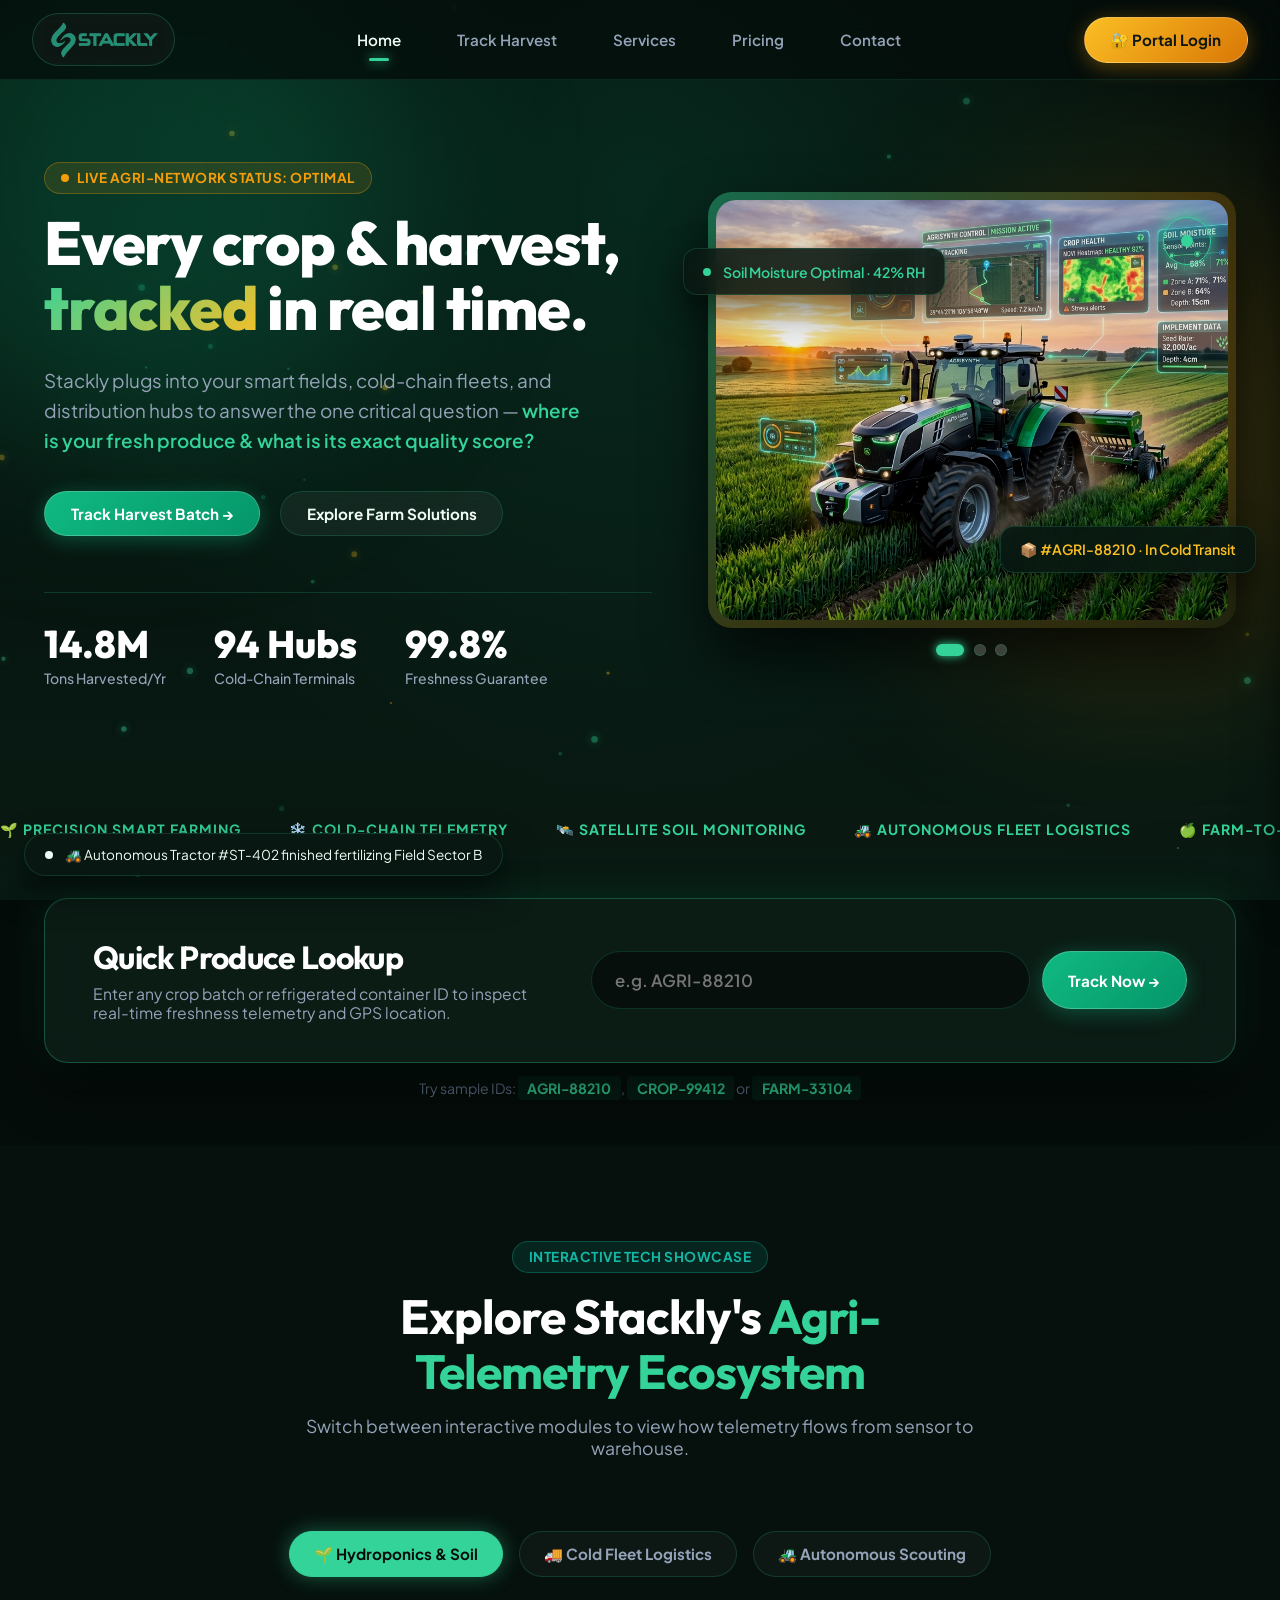
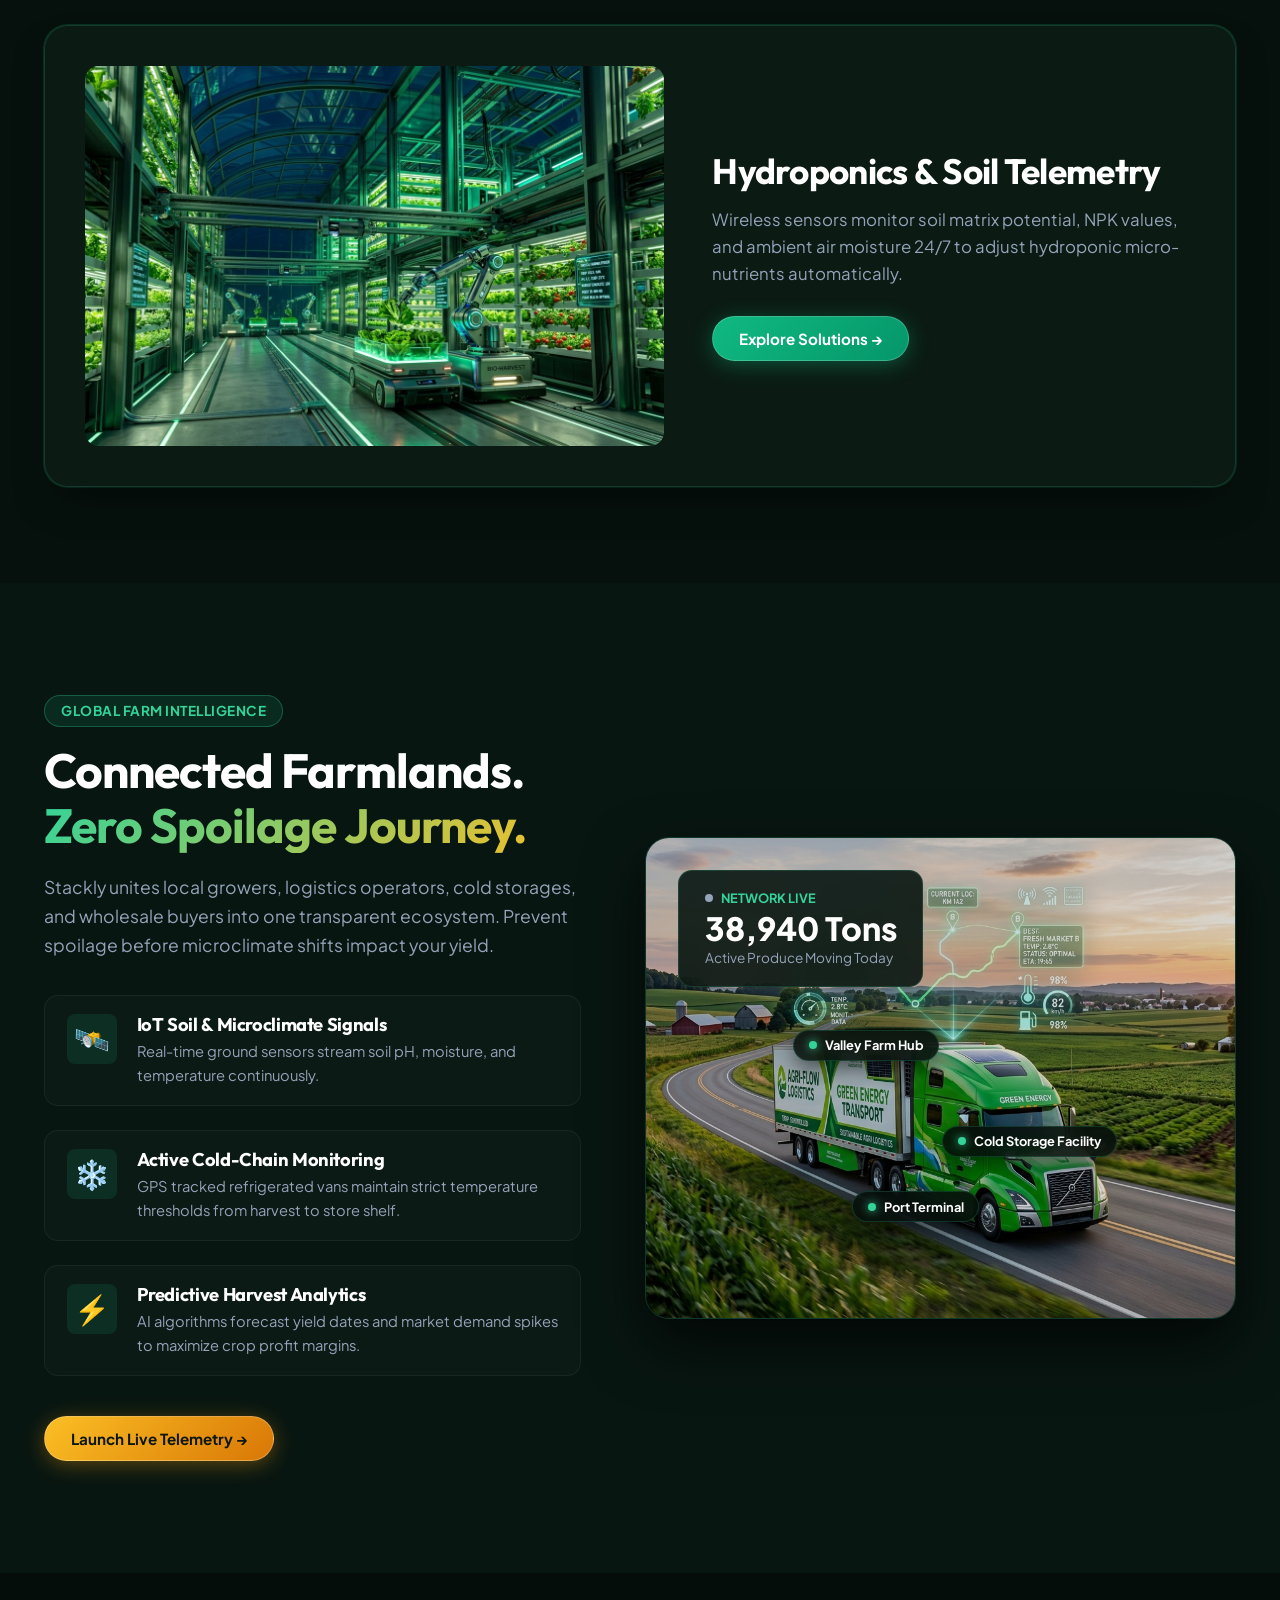
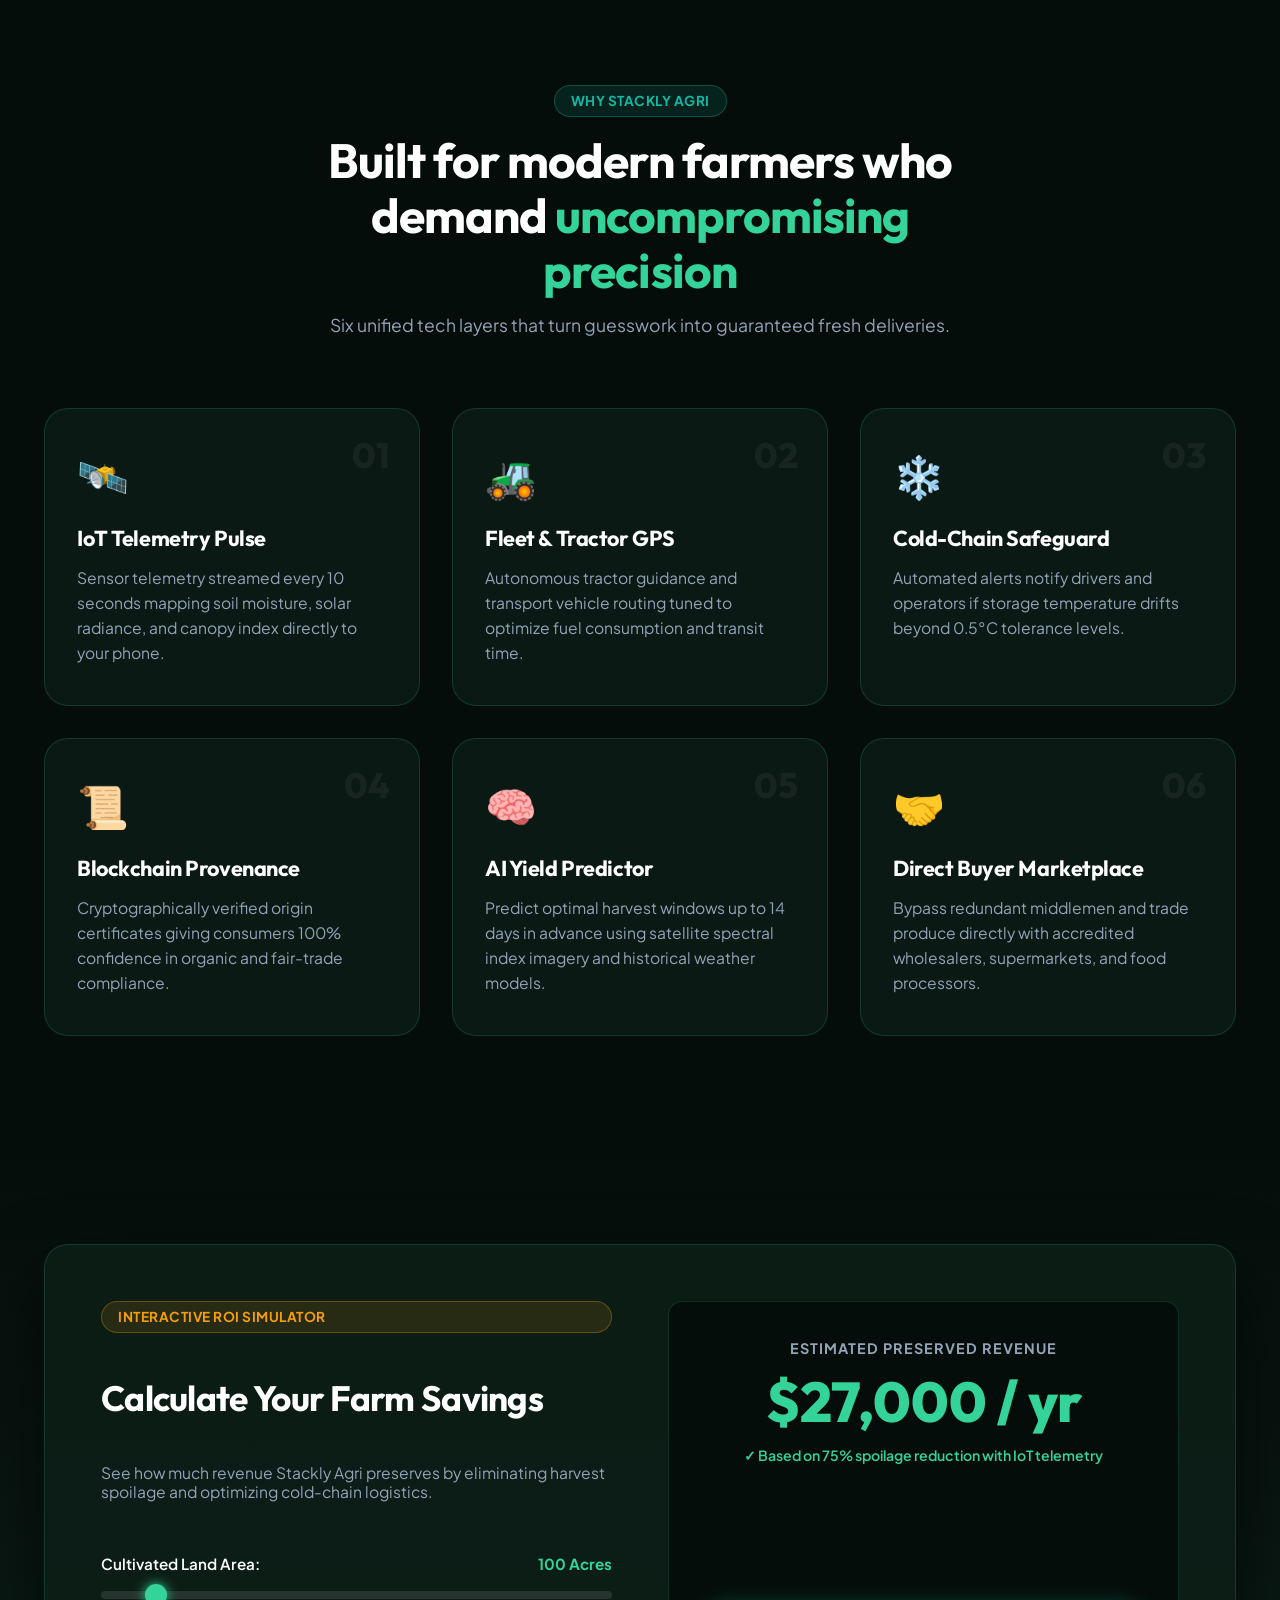
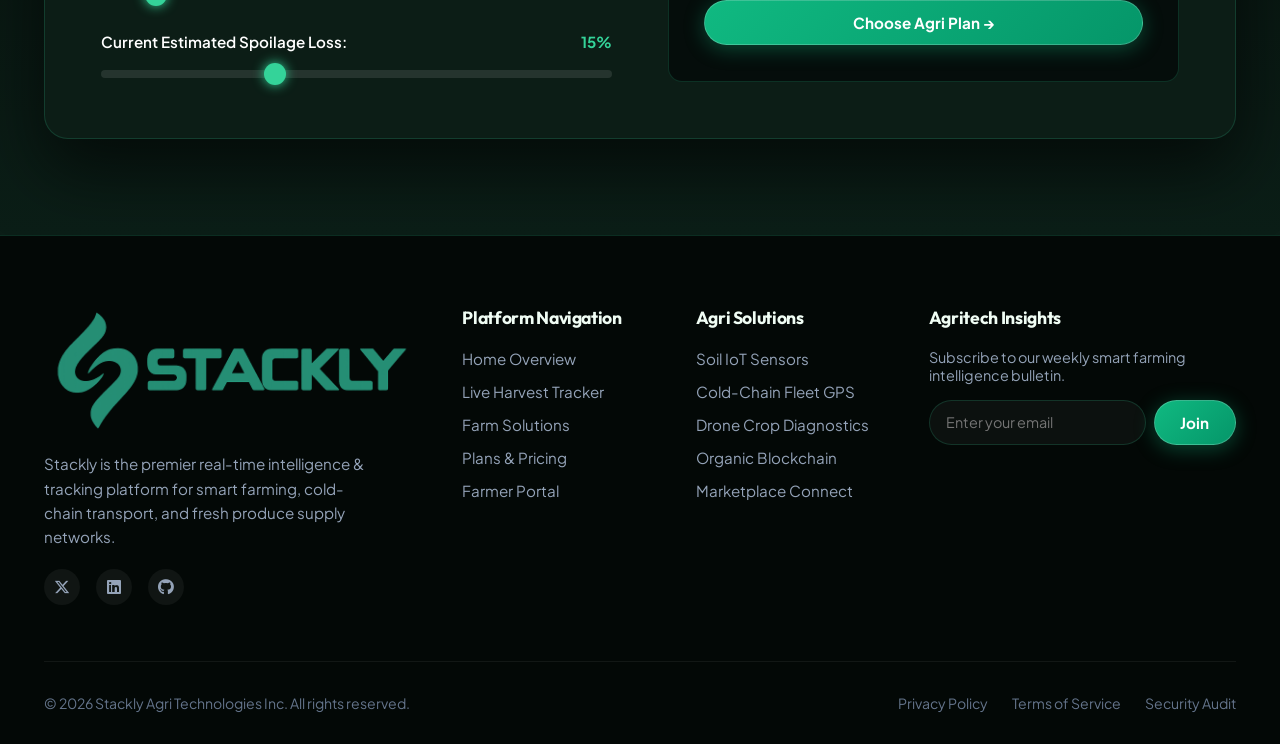
==== index.html @ 3c3eb666 "hi" ====
<!DOCTYPE html>
<html lang="en">
<head>
  <meta charset="UTF-8" />
  <meta name="viewport" content="width=device-width, initial-scale=1.0" />
  <title>Stackly — Smart Agriculture & Farm Supply Intelligence Platform</title>
  <meta name="description" content="Stackly Agri is a real-time smart farming, crop telemetry, cold-chain logistics, and farm-to-table tracking platform." />
  
  <!-- Google Fonts & Font Awesome Icons -->
  <link rel="stylesheet" href="https://cdnjs.cloudflare.com/ajax/libs/font-awesome/6.7.2/css/all.min.css" />
  <link rel="stylesheet" href="css/common.css" />
  <link rel="stylesheet" href="css/home.css" />
</head>
<body>

  <!-- TOP READING SCROLL PROGRESS BAR -->
  <div id="scrollProgress"></div>

  <!-- NAVIGATION BAR -->
  <nav class="nav">
    <a class="brand" href="index.html">
      <img src="images/logoStackly.webp" alt="Stackly Agri Logo" height="45" style="filter: invert(58%) sepia(72%) saturate(400%) hue-rotate(115deg) brightness(95%) contrast(90%);" />
    </a>
    <ul class="nav-links">
      <li><a class="active" href="index.html">Home</a></li>
      <li><a href="track.html">Track Harvest</a></li>
      <li><a href="services.html">Services</a></li>
      <li><a href="pricing.html">Pricing</a></li>
      <li><a href="contact.html">Contact</a></li>
    </ul>
    <div class="nav-cta">
      <a class="btn btn-amber" href="login.html">🔐 Portal Login</a>
      <button class="burger" id="burger" aria-label="Toggle Menu">
        <span></span><span></span><span></span>
      </button>
    </div>
  </nav>

  <!-- MOBILE SCRIM & DRAWER -->
  <div class="scrim" id="scrim"></div>
  <aside class="drawer" id="drawer">
    <a class="d-link active" href="index.html">🏠 Home</a>
    <a class="d-link" href="track.html">📍 Track Harvest</a>
    <a class="d-link" href="services.html">🌱 Agri Services</a>
    <a class="d-link" href="pricing.html">💰 Plans & Pricing</a>
    <a class="d-link" href="contact.html">✉️ Contact Us</a>

    <a class="btn btn-amber drawer-login" href="login.html">🔐 Portal Login</a>

    <!-- DRAWER CONTACT DETAILS -->
    <div class="drawer-contact">
      <div class="drawer-contact-title">Contact Agritech Hub</div>
      <a href="mailto:support@stacklyagri.com" class="drawer-contact-item">
        <span class="drawer-contact-icon"><i class="fa-regular fa-envelope"></i></span>
        <div>
          <small>Support Email</small>
          <strong>support@stacklyagri.com</strong>
        </div>
      </a>
      <a href="tel:+18005552474" class="drawer-contact-item">
        <span class="drawer-contact-icon"><i class="fa-solid fa-phone"></i></span>
        <div>
          <small>Toll Free Helpline</small>
          <strong>+1 (800) 555-AGRI</strong>
        </div>
      </a>
      <div class="drawer-contact-item">
        <span class="drawer-contact-icon"><i class="fa-solid fa-location-dot"></i></span>
        <div>
          <small>Headquarters</small>
          <strong>Agritech Valley, CA, USA</strong>
        </div>
      </div>
    </div>
    <p class="d-note">⚡ Live telemetry response in under 2 mins</p>
  </aside>

  <!-- 1. HERO SECTION WITH PARTICLES & CAROUSEL -->
  <header class="hero">
    <!-- BIO-LUMINESCENT PARTICLE CANVAS BACKDROP -->
    <canvas id="heroCanvas"></canvas>

    <div class="hero-blob b1"></div>
    <div class="hero-blob b2"></div>
    
    <div class="wrap hero-in">
      <div class="hero-copy">
        <span class="eyebrow pill-amber">
          <span class="live-dot"></span> Live Agri-Network Status: Optimal
        </span>
        <h1>Every crop & harvest,<br /><em>tracked</em> in real time.</h1>
        <p>
          Stackly plugs into your smart fields, cold-chain fleets, and distribution hubs to answer the one critical question — 
          <strong>where is your fresh produce & what is its exact quality score?</strong>
        </p>
        
        <div class="hero-btns">
          <a href="track.html" class="btn btn-emerald">Track Harvest Batch →</a>
          <a href="services.html" class="btn btn-ghost">Explore Farm Solutions</a>
        </div>

        <div class="hero-stats">
          <div>
            <b data-count="14.8" data-suffix="M">0</b>
            <small>Tons Harvested/Yr</small>
          </div>
          <div>
            <b data-count="94" data-suffix=" Hubs">0</b>
            <small>Cold-Chain Terminals</small>
          </div>
          <div>
            <b data-count="99.8" data-suffix="%">0</b>
            <small>Freshness Guarantee</small>
          </div>
        </div>
      </div>

      <div class="hero-art">
        <div class="hero-art-frame">
          <img id="heroImg" src="images/hero.jpg" alt="Autonomous Smart Agriculture Field" />
        </div>
        
        <!-- CAROUSEL INDICATOR DOTS -->
        <div class="hero-carousel-nav" id="heroCarouselDots"></div>

        <div class="float-card fc1">
          <span class="live-dot"></span> Soil Moisture Optimal · 42% RH
        </div>
        <div class="float-card fc2">
          📦 #AGRI-88210 · In Cold Transit
        </div>
        <div class="radar-ping"></div>
      </div>
    </div>

    <!-- MARQUEE RUNNING TICKER -->
    <div class="marquee">
      <div class="mq-track">
        <span>🌱 PRECISION SMART FARMING</span>
        <span>❄️ COLD-CHAIN TELEMETRY</span>
        <span>🛰️ SATELLITE SOIL MONITORING</span>
        <span>🚜 AUTONOMOUS FLEET LOGISTICS</span>
        <span>🍏 FARM-TO-TABLE TRACEABILITY</span>
        <span>⚡ INSTANT MARKETMATCH</span>
        <span>🌱 PRECISION SMART FARMING</span>
        <span>❄️ COLD-CHAIN TELEMETRY</span>
        <span>🛰️ SATELLITE SOIL MONITORING</span>
        <span>🚜 AUTONOMOUS FLEET LOGISTICS</span>
        <span>🍏 FARM-TO-TABLE TRACEABILITY</span>
        <span>⚡ INSTANT MARKETMATCH</span>
      </div>
    </div>
  </header>

  <!-- 2. QUICK TRACK SECTION -->
  <section class="sec-quick">
    <div class="wrap">
      <div class="quick-box reveal zoom">
        <div class="qb-left">
          <h2>Quick Produce Lookup</h2>
          <p>Enter any crop batch or refrigerated container ID to inspect real-time freshness telemetry and GPS location.</p>
        </div>
        <form class="qb-form" id="quickForm">
          <input type="text" id="quickId" placeholder="e.g. AGRI-88210" autocomplete="off" />
          <button class="btn btn-emerald" type="submit">Track Now →</button>
        </form>
      </div>
      <p class="qb-hint">
        Try sample IDs: 
        <b onclick="window.location.href='track.html?id=AGRI-88210'">AGRI-88210</b>, 
        <b onclick="window.location.href='track.html?id=CROP-99412'">CROP-99412</b> or 
        <b onclick="window.location.href='track.html?id=FARM-33104'">FARM-33104</b>
      </p>
    </div>
  </section>

  <!-- 3. INTERACTIVE TABBED SHOWCASE GALLERY -->
  <section class="sec-gallery">
    <div class="wrap">
      <div class="head-c reveal">
        <span class="eyebrow pill-teal">Interactive Tech Showcase</span>
        <h2>Explore Stackly's <span>Agri-Telemetry Ecosystem</span></h2>
        <p>Switch between interactive modules to view how telemetry flows from sensor to warehouse.</p>
      </div>

      <div class="gallery-tabs reveal">
        <button class="gallery-tab active" type="button">🌱 Hydroponics & Soil</button>
        <button class="gallery-tab" type="button">🚚 Cold Fleet Logistics</button>
        <button class="gallery-tab" type="button">🚜 Autonomous Scouting</button>
      </div>

      <div class="gallery-display reveal zoom">
        <img id="galleryImg" src="images/tech.jpg" alt="Hydroponics & Soil Telemetry" />
        <div class="gallery-info">
          <h3 id="galleryTitle">Hydroponics & Soil Telemetry</h3>
          <p id="galleryDesc">
            Wireless sensors monitor soil matrix potential, NPK values, and ambient air moisture 24/7 to adjust hydroponic micro-nutrients automatically.
          </p>
          <a href="services.html" class="btn btn-emerald">Explore Solutions →</a>
        </div>
      </div>
    </div>
  </section>

  <!-- 4. GLOBAL AGRI INTELLIGENCE SECTION -->
  <section class="home-global">
    <div class="wrap home-global-inner">
      <div class="home-global-content reveal left">
        <span class="eyebrow pill-emerald">Global Farm Intelligence</span>
        <h2>Connected Farmlands.<br /><span>Zero Spoilage Journey.</span></h2>
        <p>
          Stackly unites local growers, logistics operators, cold storages, and wholesale buyers into one transparent ecosystem. 
          Prevent spoilage before microclimate shifts impact your yield.
        </p>

        <div class="global-features">
          <div class="global-feature">
            <span class="gf-icon">🛰️</span>
            <div>
              <h3>IoT Soil & Microclimate Signals</h3>
              <p>Real-time ground sensors stream soil pH, moisture, and temperature continuously.</p>
            </div>
          </div>

          <div class="global-feature">
            <span class="gf-icon">❄️</span>
            <div>
              <h3>Active Cold-Chain Monitoring</h3>
              <p>GPS tracked refrigerated vans maintain strict temperature thresholds from harvest to store shelf.</p>
            </div>
          </div>

          <div class="global-feature">
            <span class="gf-icon">⚡</span>
            <div>
              <h3>Predictive Harvest Analytics</h3>
              <p>AI algorithms forecast yield dates and market demand spikes to maximize crop profit margins.</p>
            </div>
          </div>
        </div>

        <a href="track.html" class="btn btn-amber">Launch Live Telemetry →</a>
      </div>

      <div class="home-global-visual reveal right">
        <div class="global-image-card">
          <img src="images/global.jpg" alt="Agricultural Logistics Network" />
          <div class="global-status">
            <div class="status-top"><span class="live-dot"></span> Network Live</div>
            <strong>38,940 Tons</strong>
            <span>Active Produce Moving Today</span>
          </div>
          <div class="global-location location-one"><span></span> Valley Farm Hub</div>
          <div class="global-location location-two"><span></span> Cold Storage Facility</div>
          <div class="global-location location-three"><span></span> Port Terminal</div>
        </div>
      </div>
    </div>
  </section>

  <!-- 5. CORE FEATURES (WHY STACKLY AGRI WITH 3D TILT) -->
  <section class="sec-features">
    <div class="wrap">
      <div class="head-c reveal">
        <span class="eyebrow pill-teal">Why Stackly Agri</span>
        <h2>Built for modern farmers who demand <span>uncompromising precision</span></h2>
        <p>Six unified tech layers that turn guesswork into guaranteed fresh deliveries.</p>
      </div>

      <div class="feat-grid">
        <article class="feat reveal left">
          <div class="fi">🛰️</div>
          <h3>IoT Telemetry Pulse</h3>
          <p>Sensor telemetry streamed every 10 seconds mapping soil moisture, solar radiance, and canopy index directly to your phone.</p>
          <span class="fnum">01</span>
        </article>

        <article class="feat reveal">
          <div class="fi">🚜</div>
          <h3>Fleet & Tractor GPS</h3>
          <p>Autonomous tractor guidance and transport vehicle routing tuned to optimize fuel consumption and transit time.</p>
          <span class="fnum">02</span>
        </article>

        <article class="feat reveal right">
          <div class="fi">❄️</div>
          <h3>Cold-Chain Safeguard</h3>
          <p>Automated alerts notify drivers and operators if storage temperature drifts beyond 0.5°C tolerance levels.</p>
          <span class="fnum">03</span>
        </article>

        <article class="feat reveal left">
          <div class="fi">📜</div>
          <h3>Blockchain Provenance</h3>
          <p>Cryptographically verified origin certificates giving consumers 100% confidence in organic and fair-trade compliance.</p>
          <span class="fnum">04</span>
        </article>

        <article class="feat reveal">
          <div class="fi">🧠</div>
          <h3>AI Yield Predictor</h3>
          <p>Predict optimal harvest windows up to 14 days in advance using satellite spectral index imagery and historical weather models.</p>
          <span class="fnum">05</span>
        </article>

        <article class="feat reveal right">
          <div class="fi">🤝</div>
          <h3>Direct Buyer Marketplace</h3>
          <p>Bypass redundant middlemen and trade produce directly with accredited wholesalers, supermarkets, and food processors.</p>
          <span class="fnum">06</span>
        </article>
      </div>
    </div>
  </section>

  <!-- 6. INTERACTIVE CROP YIELD & ROI CALCULATOR -->
  <section class="sec-calc">
    <div class="wrap">
      <div class="calc-box reveal zoom">
        <div class="calc-inputs">
          <span class="eyebrow pill-amber">Interactive ROI Simulator</span>
          <h2 style="font-size: 2.2rem; color: #fff; margin-bottom: 1rem;">Calculate Your Farm Savings</h2>
          <p style="color: var(--text-muted); font-size: 0.98rem; margin-bottom: 1.5rem;">
            See how much revenue Stackly Agri preserves by eliminating harvest spoilage and optimizing cold-chain logistics.
          </p>

          <div class="input-group">
            <label>Cultivated Land Area: <span id="acresVal">100 Acres</span></label>
            <input type="range" class="range-slider" id="calcAcres" min="10" max="1000" step="10" value="100" />
          </div>

          <div class="input-group">
            <label>Current Estimated Spoilage Loss: <span id="lossVal">15%</span></label>
            <input type="range" class="range-slider" id="calcLoss" min="5" max="35" step="1" value="15" />
          </div>
        </div>

        <div class="calc-output">
          <div>
            <span style="font-size: 0.9rem; color: var(--text-muted); text-transform: uppercase; letter-spacing: 1px; font-weight: 700;">
              Estimated Preserved Revenue
            </span>
            <div class="out-val" id="roiOutput">$27,000 / yr</div>
            <p style="font-size: 0.88rem; color: var(--accent-mint); font-weight: 600;">
              ✓ Based on 75% spoilage reduction with IoT telemetry
            </p>
          </div>
          <a href="pricing.html" class="btn btn-emerald" style="width: 100%; margin-top: 1.5rem;">Choose Agri Plan →</a>
        </div>
      </div>
    </div>
  </section>

  <!-- FOOTER -->
  <footer class="footer">
    <div class="wrap">
      <div class="footer-grid">
        <div class="footer-brand">
          <img src="images/logoStackly.webp" alt="Stackly Agri" height="42" style="filter: invert(58%) sepia(72%) saturate(400%) hue-rotate(115deg) brightness(95%) contrast(90%);" />
          <p>
            Stackly is the premier real-time intelligence & tracking platform for smart farming, cold-chain transport, and fresh produce supply networks.
          </p>
          <div class="social-links">
            <a href="#" aria-label="Twitter"><i class="fa-brands fa-x-twitter"></i></a>
            <a href="#" aria-label="LinkedIn"><i class="fa-brands fa-linkedin"></i></a>
            <a href="#" aria-label="GitHub"><i class="fa-brands fa-github"></i></a>
          </div>
        </div>

        <div class="footer-col">
          <h4>Platform Navigation</h4>
          <ul>
            <li><a href="index.html">Home Overview</a></li>
            <li><a href="track.html">Live Harvest Tracker</a></li>
            <li><a href="services.html">Farm Solutions</a></li>
            <li><a href="pricing.html">Plans & Pricing</a></li>
            <li><a href="login.html">Farmer Portal</a></li>
          </ul>
        </div>

        <div class="footer-col">
          <h4>Agri Solutions</h4>
          <ul>
            <li><a href="services.html">Soil IoT Sensors</a></li>
            <li><a href="services.html">Cold-Chain Fleet GPS</a></li>
            <li><a href="services.html">Drone Crop Diagnostics</a></li>
            <li><a href="services.html">Organic Blockchain</a></li>
            <li><a href="services.html">Marketplace Connect</a></li>
          </ul>
        </div>

        <div class="footer-col">
          <h4>Agritech Insights</h4>
          <p style="font-size: 0.9rem; color: var(--text-muted); margin-bottom: 0.8rem;">
            Subscribe to our weekly smart farming intelligence bulletin.
          </p>
          <form class="newsletter-form" onsubmit="event.preventDefault(); showToast('Subscribed to Agri Newsletter!');">
            <input type="email" placeholder="Enter your email" required />
            <button class="btn btn-emerald" type="submit">Join</button>
          </form>
        </div>
      </div>

      <div class="footer-bottom">
        <div>© 2026 Stackly Agri Technologies Inc. All rights reserved.</div>
        <div style="display: flex; gap: 1.5rem;">
          <a href="#">Privacy Policy</a>
          <a href="#">Terms of Service</a>
          <a href="#">Security Audit</a>
        </div>
      </div>
    </div>
  </footer>

  <!-- JAVASCRIPT FILES -->
  <script src="js/common.js"></script>
  <script src="js/track.js"></script>
</body>
</html>
---- css/common.css ----
/* ==========================================================================
   STACKLY AGRI — GLOBAL DESIGN SYSTEM & COMMON STYLES (EXACT LOGO ENHANCEMENT)
   ========================================================================== */

@import url('https://fonts.googleapis.com/css2?family=Outfit:wght@400;500;600;700;800&family=Plus+Jakarta+Sans:wght@400;500;600;700;800&display=swap');

:root {
  --bg-dark: #050d0a;
  --bg-surface: #091712;
  --bg-card: rgba(15, 32, 25, 0.7);
  --bg-card-hover: rgba(22, 45, 36, 0.88);
  --bg-glass: rgba(10, 24, 18, 0.78);
  
  --border-color: rgba(52, 211, 153, 0.18);
  --border-glow: rgba(52, 211, 153, 0.45);
  
  --text-main: #f0fdf4;
  --text-muted: #94a3b8;
  --text-dim: #64748b;
  
  --accent-emerald: #10b981;
  --accent-mint: #34d399;
  --accent-amber: #f59e0b;
  --accent-gold: #fbbf24;
  --accent-teal: #14b8a6;
  --accent-violet: #8b5cf6;
  
  --glow-emerald: rgba(16, 185, 129, 0.3);
  --glow-amber: rgba(245, 158, 11, 0.3);
  
  --radius-sm: 8px;
  --radius-md: 14px;
  --radius-lg: 24px;
  --radius-pill: 9999px;

  --transition-fast: 0.2s cubic-bezier(0.16, 1, 0.3, 1);
  --transition-normal: 0.35s cubic-bezier(0.16, 1, 0.3, 1);
  --transition-smooth: 0.5s cubic-bezier(0.16, 1, 0.3, 1);
  
  --shadow-card: 0 20px 40px -15px rgba(0, 0, 0, 0.6), 0 0 1px 1px var(--border-color);
  --shadow-glow: 0 0 35px var(--glow-emerald);
}

/* RESET & BASE */
*, *::before, *::after {
  box-sizing: border-box;
  margin: 0;
  padding: 0;
}

html {
  font-family: 'Plus Jakarta Sans', sans-serif;
  background-color: var(--bg-dark);
  color: var(--text-main);
  scroll-behavior: smooth;
  -webkit-font-smoothing: antialiased;
  text-rendering: optimizeLegibility;
}

body {
  min-height: 100vh;
  display: flex;
  flex-direction: column;
  overflow-x: hidden;
  position: relative;
}

/* TOP READING SCROLL PROGRESS BAR */
#scrollProgress {
  position: fixed;
  top: 0;
  left: 0;
  height: 3px;
  width: 0%;
  background: linear-gradient(90deg, #10b981, #34d399, #fbbf24);
  box-shadow: 0 0 12px #34d399;
  z-index: 10001;
  transition: width 0.1s ease-out;
}

a { color: inherit; text-decoration: none; }
button, input, select, textarea { font: inherit; color: inherit; background: none; border: none; outline: none; }
ul { list-style: none; }
img { max-width: 100%; height: auto; display: block; }

.wrap {
  width: 100%;
  max-width: 1240px;
  margin: 0 auto;
  padding: 0 1.5rem;
}

/* TYPOGRAPHY */
h1, h2, h3, h4, .font-heading {
  font-family: 'Outfit', 'Plus Jakarta Sans', sans-serif;
  letter-spacing: -0.02em;
  font-weight: 700;
  line-height: 1.15;
}

.text-emerald { color: var(--accent-mint); }
.text-amber { color: var(--accent-amber); }
.text-teal { color: var(--accent-teal); }
.text-muted { color: var(--text-muted); }

/* NAVIGATION BAR */
.nav {
  position: fixed;
  top: 0;
  left: 0;
  right: 0;
  height: 80px;
  z-index: 1000;
  display: flex;
  align-items: center;
  justify-content: space-between;
  padding: 0 2rem;
  background: rgba(5, 13, 10, 0.75);
  backdrop-filter: blur(16px);
  -webkit-backdrop-filter: blur(16px);
  border-bottom: 1px solid rgba(52, 211, 153, 0.12);
  transition: var(--transition-normal);
}

.nav.scrolled {
  height: 70px;
  background: rgba(5, 13, 10, 0.94);
  box-shadow: 0 10px 30px rgba(0, 0, 0, 0.6);
  border-bottom-color: rgba(52, 211, 153, 0.3);
}

/* BRAND LOGO CONTAINER PILL */
.brand {
  display: flex;
  align-items: center;
  gap: 0.75rem;
  padding: 0.4rem 0.9rem;
  background: rgba(255, 255, 255, 0.04);
  border: 1px solid rgba(52, 211, 153, 0.22);
  border-radius: var(--radius-pill);
  transition: transform var(--transition-fast), background var(--transition-fast), border-color var(--transition-fast);
  backdrop-filter: blur(8px);
}

.brand:hover {
  transform: scale(1.03);
  background: rgba(16, 185, 129, 0.12);
  border-color: rgba(52, 211, 153, 0.5);
}

.brand img { height: 38px; width: auto; }

.nav-links { display: flex; align-items: center; gap: 2rem; }
.nav-links a {
  font-size: 0.95rem;
  font-weight: 600;
  color: var(--text-muted);
  padding: 0.5rem 0.75rem;
  border-radius: var(--radius-sm);
  transition: var(--transition-fast);
  position: relative;
}

.nav-links a:hover, .nav-links a.active { color: var(--text-main); }
.nav-links a.active::after {
  content: '';
  position: absolute;
  bottom: -4px;
  left: 50%;
  transform: translateX(-50%);
  width: 20px;
  height: 3px;
  background: var(--accent-mint);
  border-radius: var(--radius-pill);
  box-shadow: 0 0 12px var(--accent-mint);
}

.nav-cta { display: flex; align-items: center; gap: 1rem; }

/* BUTTONS WITH SHIMMER ANIMATION */
.btn {
  display: inline-flex;
  align-items: center;
  justify-content: center;
  gap: 0.6rem;
  padding: 0.75rem 1.6rem;
  font-weight: 700;
  font-size: 0.95rem;
  border-radius: var(--radius-pill);
  cursor: pointer;
  transition: var(--transition-fast);
  text-decoration: none;
  white-space: nowrap;
  position: relative;
  overflow: hidden;
}

.btn::before {
  content: '';
  position: absolute;
  top: 0;
  left: -100%;
  width: 100%;
  height: 100%;
  background: linear-gradient(90deg, transparent, rgba(255, 255, 255, 0.25), transparent);
  transition: left 0.6s ease;
}

.btn:hover::before { left: 100%; }
.btn:hover { transform: translateY(-2px); }
.btn:active { transform: translateY(0); }

.btn-emerald {
  background: linear-gradient(135deg, #10b981 0%, #059669 100%);
  color: #ffffff;
  box-shadow: 0 4px 20px rgba(16, 185, 129, 0.35);
  border: 1px solid rgba(255, 255, 255, 0.2);
}
.btn-emerald:hover { box-shadow: 0 8px 30px rgba(16, 185, 129, 0.55); }

.btn-amber {
  background: linear-gradient(135deg, #fbbf24 0%, #d97706 100%);
  color: #0d1712;
  box-shadow: 0 4px 20px rgba(245, 158, 11, 0.35);
  border: 1px solid rgba(255, 255, 255, 0.25);
}
.btn-amber:hover { box-shadow: 0 8px 30px rgba(245, 158, 11, 0.6); }

.btn-teal {
  background: linear-gradient(135deg, #14b8a6 0%, #0d9488 100%);
  color: #ffffff;
  box-shadow: 0 4px 20px rgba(20, 184, 166, 0.35);
}

.btn-ghost {
  background: rgba(255, 255, 255, 0.05);
  color: var(--text-main);
  border: 1px solid var(--border-color);
  backdrop-filter: blur(8px);
}
.btn-ghost:hover {
  background: rgba(52, 211, 153, 0.12);
  border-color: var(--accent-mint);
  color: var(--accent-mint);
}

/* BURGER & DRAWER MENU */
.burger {
  display: none;
  flex-direction: column;
  justify-content: space-around;
  width: 40px;
  height: 40px;
  padding: 8px;
  border-radius: var(--radius-sm);
  background: rgba(255, 255, 255, 0.05);
  border: 1px solid var(--border-color);
  cursor: pointer;
  z-index: 1001;
}

.burger span {
  width: 100%;
  height: 2.5px;
  background: var(--text-main);
  border-radius: 2px;
  transition: var(--transition-fast);
}

.burger.open span:nth-child(1) { transform: translateY(7px) rotate(45deg); }
.burger.open span:nth-child(2) { opacity: 0; }
.burger.open span:nth-child(3) { transform: translateY(-7px) rotate(-45deg); }

.scrim {
  position: fixed;
  inset: 0;
  background: rgba(0, 0, 0, 0.75);
  backdrop-filter: blur(8px);
  z-index: 998;
  opacity: 0;
  pointer-events: none;
  transition: opacity var(--transition-normal);
}
.scrim.open { opacity: 1; pointer-events: auto; }

.drawer {
  position: fixed;
  top: 0;
  right: -320px;
  width: 300px;
  height: 100vh;
  background: #091712;
  border-left: 1px solid var(--border-color);
  z-index: 999;
  padding: 6rem 1.75rem 2rem;
  display: flex;
  flex-direction: column;
  gap: 1.25rem;
  transition: transform var(--transition-smooth);
  box-shadow: -10px 0 40px rgba(0, 0, 0, 0.85);
  overflow-y: auto;
}
.drawer.open { transform: translateX(-320px); }

.d-link {
  display: flex;
  align-items: center;
  gap: 0.85rem;
  padding: 0.85rem 1rem;
  border-radius: var(--radius-md);
  font-size: 1.05rem;
  font-weight: 600;
  color: var(--text-muted);
  background: rgba(255, 255, 255, 0.02);
  border: 1px solid transparent;
  transition: var(--transition-fast);
}
.d-link:hover, .d-link.active {
  background: rgba(16, 185, 129, 0.14);
  color: var(--accent-mint);
  border-color: rgba(52, 211, 153, 0.3);
}

.drawer-login { width: 100%; margin-top: 0.5rem; }

.drawer-contact {
  margin-top: auto;
  padding-top: 1.5rem;
  border-top: 1px solid var(--border-color);
  display: flex;
  flex-direction: column;
  gap: 0.85rem;
}
.drawer-contact-title {
  font-size: 0.8rem;
  text-transform: uppercase;
  letter-spacing: 1px;
  color: var(--accent-mint);
  font-weight: 700;
}

.drawer-contact-item { display: flex; align-items: center; gap: 0.85rem; font-size: 0.9rem; color: var(--text-muted); }
.drawer-contact-icon {
  width: 36px;
  height: 36px;
  border-radius: 50%;
  background: rgba(16, 185, 129, 0.15);
  color: var(--accent-mint);
  display: flex;
  align-items: center;
  justify-content: center;
}
.drawer-contact-item div small { display: block; font-size: 0.75rem; color: var(--text-dim); }
.drawer-contact-item div strong { color: var(--text-main); font-weight: 600; }
.d-note { font-size: 0.8rem; color: var(--text-dim); text-align: center; background: rgba(255, 255, 255, 0.02); padding: 0.6rem; border-radius: var(--radius-sm); }

/* EYEBROW PILLS */
.eyebrow {
  display: inline-flex;
  align-items: center;
  gap: 0.5rem;
  padding: 0.4rem 1rem;
  border-radius: var(--radius-pill);
  font-size: 0.85rem;
  font-weight: 700;
  text-transform: uppercase;
  letter-spacing: 0.5px;
  margin-bottom: 1rem;
}
.pill-amber { background: rgba(245, 158, 11, 0.12); color: var(--accent-amber); border: 1px solid rgba(245, 158, 11, 0.3); }
.pill-emerald { background: rgba(16, 185, 129, 0.12); color: var(--accent-mint); border: 1px solid rgba(52, 211, 153, 0.3); }
.pill-teal { background: rgba(20, 184, 166, 0.12); color: var(--accent-teal); border: 1px solid rgba(20, 184, 166, 0.3); }

.live-dot {
  width: 8px;
  height: 8px;
  border-radius: 50%;
  background: currentColor;
  animation: pulseDot 1.8s infinite;
}

@keyframes pulseDot {
  0% { transform: scale(0.95); box-shadow: 0 0 0 0 rgba(16, 185, 129, 0.7); }
  70% { transform: scale(1.1); box-shadow: 0 0 0 8px rgba(16, 185, 129, 0); }
  100% { transform: scale(0.95); box-shadow: 0 0 0 0 rgba(16, 185, 129, 0); }
}

/* LIVE NETWORK ACTIVITY TICKER */
.live-ticker-widget {
  position: fixed;
  bottom: 1.5rem;
  left: 1.5rem;
  z-index: 900;
  background: rgba(9, 23, 18, 0.92);
  backdrop-filter: blur(14px);
  border: 1px solid var(--border-color);
  padding: 0.75rem 1.25rem;
  border-radius: var(--radius-pill);
  display: flex;
  align-items: center;
  gap: 0.75rem;
  box-shadow: 0 15px 35px rgba(0, 0, 0, 0.6);
  font-size: 0.85rem;
  color: var(--text-main);
  animation: tickerSlideIn 0.5s ease-out forwards;
}

@keyframes tickerSlideIn {
  0% { transform: translateY(50px); opacity: 0; }
  100% { transform: translateY(0); opacity: 1; }
}

/* MARQUEE TICKER */
.marquee {
  width: 100%;
  overflow: hidden;
  background: rgba(10, 26, 19, 0.88);
  border-y: 1px solid var(--border-color);
  padding: 0.9rem 0;
  display: flex;
}
.mq-track {
  display: flex;
  gap: 3rem;
  white-space: nowrap;
  animation: marqueeScroll 22s linear infinite;
  will-change: transform;
}
.mq-track span {
  font-size: 0.88rem;
  font-weight: 700;
  letter-spacing: 1px;
  color: var(--accent-mint);
  display: inline-flex;
  align-items: center;
  gap: 0.6rem;
}

@keyframes marqueeScroll {
  0% { transform: translateX(0); }
  100% { transform: translateX(-50%); }
}

/* FOOTER */
.footer {
  background: #030806;
  border-top: 1px solid var(--border-color);
  padding: 4.5rem 0 2rem;
  margin-top: auto;
  position: relative;
}
.footer-grid {
  display: grid;
  grid-template-columns: 2fr 1fr 1fr 1.5fr;
  gap: 3rem;
  margin-bottom: 3.5rem;
}
.footer-brand p {
  color: var(--text-muted);
  font-size: 0.95rem;
  margin: 1.2rem 0;
  line-height: 1.6;
  max-width: 320px;
}
.footer-col h4 { color: var(--text-main); font-size: 1.1rem; margin-bottom: 1.25rem; }
.footer-col ul { display: flex; flex-direction: column; gap: 0.75rem; }
.footer-col a { color: var(--text-muted); font-size: 0.95rem; transition: var(--transition-fast); }
.footer-col a:hover { color: var(--accent-mint); padding-left: 4px; }

.newsletter-form { display: flex; gap: 0.5rem; margin-top: 1rem; }
.newsletter-form input {
  background: rgba(255, 255, 255, 0.04);
  border: 1px solid var(--border-color);
  padding: 0.75rem 1rem;
  border-radius: var(--radius-pill);
  flex: 1;
  font-size: 0.9rem;
}

.footer-bottom {
  padding-top: 2rem;
  border-top: 1px solid rgba(255, 255, 255, 0.06);
  display: flex;
  align-items: center;
  justify-content: space-between;
  flex-wrap: wrap;
  gap: 1rem;
  color: var(--text-dim);
  font-size: 0.88rem;
}

.social-links { display: flex; gap: 1rem; }
.social-links a {
  width: 36px;
  height: 36px;
  border-radius: 50%;
  background: rgba(255, 255, 255, 0.05);
  display: flex;
  align-items: center;
  justify-content: center;
  color: var(--text-muted);
  transition: var(--transition-fast);
}
.social-links a:hover { background: var(--accent-emerald); color: #fff; transform: translateY(-3px); }

/* REVEAL ANIMATIONS ON SCROLL */
.reveal {
  opacity: 0;
  transform: translateY(35px);
  transition: opacity 0.7s cubic-bezier(0.16, 1, 0.3, 1), transform 0.7s cubic-bezier(0.16, 1, 0.3, 1);
}
.reveal.active { opacity: 1; transform: translateY(0); }
.reveal.left { transform: translateX(-40px); }
.reveal.left.active { transform: translateX(0); }
.reveal.right { transform: translateX(40px); }
.reveal.right.active { transform: translateX(0); }
.reveal.zoom { transform: scale(0.92); }
.reveal.zoom.active { transform: scale(1); }

/* RESPONSIVE BREAKPOINTS */
@media (max-width: 1024px) {
  .nav-links { display: none; }
  .burger { display: flex; }
  .footer-grid { grid-template-columns: 1fr 1fr; gap: 2.5rem; }
  .live-ticker-widget { display: none; }
}

@media (max-width: 640px) {
  .nav { padding: 0 1.25rem; }
  .footer-grid { grid-template-columns: 1fr; gap: 2rem; }
  .footer-bottom { flex-direction: column; text-align: center; }
  .newsletter-form { flex-direction: column; }
}
---- css/home.css ----
/* ==========================================================================
   STACKLY AGRI — HOME PAGE SPECIFIC STYLES (ENHANCED ANIMATIONS & CAROUSEL)
   ========================================================================== */

.hero {
  position: relative;
  min-height: 100vh;
  padding-top: 130px;
  padding-bottom: 3rem;
  display: flex;
  flex-direction: column;
  justify-content: space-between;
  background: radial-gradient(circle at 50% 20%, rgba(16, 185, 129, 0.15) 0%, transparent 65%),
              linear-gradient(180deg, #050d0a 0%, #081a13 100%);
  overflow: hidden;
}

/* HERO CANVAS PARTICLE BACKDROP */
#heroCanvas {
  position: absolute;
  inset: 0;
  width: 100%;
  height: 100%;
  pointer-events: none;
  z-index: 1;
  opacity: 0.6;
}

.hero-blob {
  position: absolute;
  border-radius: 50%;
  filter: blur(90px);
  pointer-events: none;
  z-index: 1;
  animation: blobPulse 8s infinite alternate;
}

.hero-blob.b1 {
  width: 550px;
  height: 550px;
  top: -100px;
  left: -150px;
  background: rgba(16, 185, 129, 0.22);
}

.hero-blob.b2 {
  width: 480px;
  height: 480px;
  top: 200px;
  right: -100px;
  background: rgba(245, 158, 11, 0.18);
}

@keyframes blobPulse {
  0% { transform: scale(1) translate(0, 0); }
  100% { transform: scale(1.15) translate(20px, -20px); }
}

.hero-in {
  position: relative;
  z-index: 2;
  display: grid;
  grid-template-columns: 1.15fr 1fr;
  gap: 3.5rem;
  align-items: center;
  margin-top: 2rem;
  margin-bottom: 4rem;
}

.hero-copy h1 {
  font-size: 3.8rem;
  font-weight: 800;
  color: #ffffff;
  line-height: 1.08;
  margin-bottom: 1.5rem;
}

.hero-copy h1 em {
  font-style: normal;
  background: linear-gradient(135deg, #34d399 0%, #fbbf24 100%);
  -webkit-background-clip: text;
  -webkit-text-fill-color: transparent;
}

.hero-copy p {
  font-size: 1.18rem;
  color: var(--text-muted);
  line-height: 1.6;
  margin-bottom: 2.2rem;
  max-width: 540px;
}

.hero-copy p strong { color: var(--accent-mint); font-weight: 600; }

.hero-btns {
  display: flex;
  align-items: center;
  gap: 1.25rem;
  margin-bottom: 3.5rem;
  flex-wrap: wrap;
}

.hero-stats {
  display: flex;
  align-items: center;
  gap: 3rem;
  padding-top: 2rem;
  border-top: 1px solid var(--border-color);
}

.hero-stats div b {
  display: block;
  font-size: 2.4rem;
  font-weight: 800;
  color: #ffffff;
  line-height: 1;
  font-family: 'Outfit', sans-serif;
}

.hero-stats div small {
  font-size: 0.88rem;
  color: var(--text-muted);
  margin-top: 0.35rem;
  display: block;
  font-weight: 500;
}

/* HERO ARTWORK CAROUSEL & FLOATING CARDS */
.hero-art {
  position: relative;
  display: flex;
  flex-direction: column;
  align-items: center;
  justify-content: center;
}

.hero-art-frame {
  position: relative;
  width: 100%;
  border-radius: var(--radius-lg);
  padding: 8px;
  background: linear-gradient(135deg, rgba(52, 211, 153, 0.4), rgba(245, 158, 11, 0.2), transparent);
  box-shadow: 0 30px 60px rgba(0, 0, 0, 0.7);
  overflow: hidden;
}

.hero-art-frame img {
  width: 100%;
  height: 420px;
  object-fit: cover;
  border-radius: calc(var(--radius-lg) - 4px);
  filter: brightness(0.92) contrast(1.05);
  transition: opacity 0.6s ease, transform 0.6s ease;
}

/* HERO CAROUSEL DOTS */
.hero-carousel-nav {
  display: flex;
  gap: 0.6rem;
  margin-top: 1rem;
  z-index: 10;
}

.hero-dot {
  width: 12px;
  height: 12px;
  border-radius: 50%;
  background: rgba(255, 255, 255, 0.2);
  border: 1px solid var(--border-color);
  cursor: pointer;
  transition: var(--transition-fast);
}

.hero-dot.active {
  background: var(--accent-mint);
  width: 28px;
  border-radius: 12px;
  box-shadow: 0 0 10px var(--accent-mint);
}

.float-card {
  position: absolute;
  background: rgba(9, 23, 18, 0.88);
  backdrop-filter: blur(14px);
  border: 1px solid var(--border-color);
  padding: 0.85rem 1.2rem;
  border-radius: var(--radius-md);
  box-shadow: 0 15px 35px rgba(0, 0, 0, 0.5);
  display: flex;
  align-items: center;
  gap: 0.75rem;
  font-size: 0.88rem;
  font-weight: 600;
  z-index: 10;
  animation: floatAnim 4s ease-in-out infinite alternate;
}

.float-card.fc1 { top: 12%; left: -25px; color: var(--accent-mint); }
.float-card.fc2 { bottom: 18%; right: -20px; color: var(--accent-gold); animation-delay: -2s; }

@keyframes floatAnim {
  0% { transform: translateY(0); }
  100% { transform: translateY(-14px); }
}

.radar-ping {
  position: absolute;
  top: 25px;
  right: 25px;
  width: 48px;
  height: 48px;
  border-radius: 50%;
  background: rgba(16, 185, 129, 0.2);
  border: 1.5px solid var(--accent-mint);
  display: flex;
  align-items: center;
  justify-content: center;
  box-shadow: 0 0 20px var(--accent-mint);
}

.radar-ping::after {
  content: '';
  width: 12px;
  height: 12px;
  border-radius: 50%;
  background: var(--accent-mint);
  animation: pingPulse 1.5s infinite;
}

@keyframes pingPulse {
  0% { transform: scale(0.8); opacity: 1; }
  100% { transform: scale(2.2); opacity: 0; }
}

/* 2. QUICK TRACK SECTION */
.sec-quick {
  padding: 3rem 0;
  position: relative;
  z-index: 5;
  margin-top: -50px;
}

.quick-box {
  background: rgba(13, 30, 23, 0.92);
  backdrop-filter: blur(20px);
  border: 1px solid rgba(52, 211, 153, 0.3);
  border-radius: var(--radius-lg);
  padding: 2.5rem 3rem;
  display: grid;
  grid-template-columns: 1fr 1.3fr;
  gap: 2.5rem;
  align-items: center;
  box-shadow: 0 25px 50px rgba(0, 0, 0, 0.65), 0 0 40px rgba(16, 185, 129, 0.15);
}

.qb-left h2 { font-size: 2rem; color: #ffffff; margin-bottom: 0.5rem; }
.qb-left p { color: var(--text-muted); font-size: 0.98rem; }

.qb-form { display: flex; gap: 0.75rem; position: relative; }
.qb-form input {
  flex: 1;
  background: rgba(5, 13, 10, 0.8);
  border: 1.5px solid var(--border-color);
  padding: 1.1rem 1.4rem;
  border-radius: var(--radius-pill);
  font-size: 1.05rem;
  font-weight: 600;
  color: #ffffff;
  transition: var(--transition-fast);
}
.qb-form input:focus { border-color: var(--accent-mint); box-shadow: 0 0 20px rgba(16, 185, 129, 0.3); }

.qb-hint { text-align: center; margin-top: 1rem; font-size: 0.88rem; color: var(--text-dim); }
.qb-hint b {
  color: var(--accent-mint);
  cursor: pointer;
  padding: 0.2rem 0.6rem;
  background: rgba(16, 185, 129, 0.1);
  border-radius: 4px;
  transition: var(--transition-fast);
}
.qb-hint b:hover { background: rgba(16, 185, 129, 0.25); color: #fff; }

/* INTERACTIVE TABBED GALLERY SHOWCASE */
.sec-gallery {
  padding: 6rem 0;
  background: #06110d;
}

.gallery-tabs {
  display: flex;
  justify-content: center;
  gap: 1rem;
  margin-bottom: 3rem;
  flex-wrap: wrap;
}

.gallery-tab {
  padding: 0.75rem 1.5rem;
  border-radius: var(--radius-pill);
  font-weight: 700;
  font-size: 0.95rem;
  color: var(--text-muted);
  background: rgba(255, 255, 255, 0.03);
  border: 1px solid var(--border-color);
  cursor: pointer;
  transition: var(--transition-fast);
}

.gallery-tab:hover, .gallery-tab.active {
  background: var(--accent-mint);
  color: #050d0a;
  border-color: var(--accent-mint);
  box-shadow: 0 0 20px rgba(52, 211, 153, 0.4);
}

.gallery-display {
  display: grid;
  grid-template-columns: 1.2fr 1fr;
  gap: 3rem;
  align-items: center;
  background: var(--bg-card);
  border: 1px solid var(--border-color);
  border-radius: var(--radius-lg);
  padding: 2.5rem;
  box-shadow: var(--shadow-card);
}

.gallery-display img {
  width: 100%;
  height: 380px;
  object-fit: cover;
  border-radius: var(--radius-md);
  transition: transform 0.5s ease, opacity 0.5s ease;
}

.gallery-info h3 {
  font-size: 2.2rem;
  color: #fff;
  margin-bottom: 1rem;
}

.gallery-info p {
  font-size: 1.05rem;
  color: var(--text-muted);
  line-height: 1.6;
  margin-bottom: 1.8rem;
}

/* GLOBAL AGRI SECTION */
.home-global {
  padding: 7rem 0;
  position: relative;
  background: #081611;
}

.home-global-inner {
  display: grid;
  grid-template-columns: 1fr 1.1fr;
  gap: 4rem;
  align-items: center;
}

.home-global-content h2 { font-size: 3rem; color: #ffffff; margin-bottom: 1.25rem; }
.home-global-content h2 span {
  display: block;
  background: linear-gradient(135deg, var(--accent-mint) 0%, var(--accent-gold) 100%);
  -webkit-background-clip: text;
  -webkit-text-fill-color: transparent;
}

.home-global-content p { font-size: 1.1rem; color: var(--text-muted); line-height: 1.65; margin-bottom: 2.2rem; }

.global-features { display: flex; flex-direction: column; gap: 1.5rem; margin-bottom: 2.5rem; }
.global-feature {
  display: flex;
  gap: 1.2rem;
  padding: 1.1rem 1.4rem;
  background: rgba(255, 255, 255, 0.02);
  border: 1px solid rgba(255, 255, 255, 0.05);
  border-radius: var(--radius-md);
  transition: var(--transition-fast);
}
.global-feature:hover { background: rgba(16, 185, 129, 0.08); border-color: var(--border-color); transform: translateX(6px); }

.gf-icon {
  font-size: 1.8rem;
  width: 50px;
  height: 50px;
  border-radius: var(--radius-sm);
  background: rgba(16, 185, 129, 0.12);
  display: flex;
  align-items: center;
  justify-content: center;
  flex-shrink: 0;
}

.global-feature h3 { font-size: 1.15rem; color: #ffffff; margin-bottom: 0.25rem; }
.global-feature p { font-size: 0.92rem; color: var(--text-muted); margin-bottom: 0; }

.global-image-card {
  position: relative;
  border-radius: var(--radius-lg);
  overflow: hidden;
  border: 1px solid var(--border-color);
  box-shadow: 0 25px 60px rgba(0, 0, 0, 0.7);
}

.global-image-card img {
  width: 100%;
  height: 480px;
  object-fit: cover;
  filter: brightness(0.85);
  transition: transform 0.6s ease;
}

.global-image-card:hover img { transform: scale(1.04); }

.global-status {
  position: absolute;
  top: 2rem;
  left: 2rem;
  background: rgba(9, 23, 18, 0.9);
  backdrop-filter: blur(12px);
  padding: 1.2rem 1.6rem;
  border-radius: var(--radius-md);
  border: 1px solid var(--border-color);
}

.status-top { display: flex; align-items: center; gap: 0.5rem; font-size: 0.8rem; font-weight: 700; text-transform: uppercase; color: var(--accent-mint); }
.global-status strong { display: block; font-size: 2rem; font-weight: 800; color: #fff; line-height: 1.1; margin-top: 0.3rem; }
.global-status span { font-size: 0.85rem; color: var(--text-muted); }

.global-location {
  position: absolute;
  background: rgba(5, 13, 10, 0.85);
  backdrop-filter: blur(10px);
  border: 1px solid var(--border-color);
  padding: 0.4rem 0.9rem;
  border-radius: var(--radius-pill);
  font-size: 0.8rem;
  font-weight: 700;
  color: #fff;
  display: flex;
  align-items: center;
  gap: 0.5rem;
  box-shadow: 0 8px 20px rgba(0, 0, 0, 0.5);
}

.global-location span { width: 8px; height: 8px; border-radius: 50%; background: var(--accent-mint); box-shadow: 0 0 10px var(--accent-mint); }
.location-one { top: 40%; left: 25%; }
.location-two { top: 60%; right: 20%; }
.location-three { bottom: 20%; left: 35%; }

/* 4. FEATURES GRID */
.sec-features { padding: 7rem 0; background: #050d0a; }
.head-c { text-align: center; max-width: 680px; margin: 0 auto 4.5rem; }
.head-c h2 { font-size: 3rem; color: #ffffff; margin-bottom: 1rem; }
.head-c h2 span { color: var(--accent-mint); }
.head-c p { font-size: 1.1rem; color: var(--text-muted); }

.feat-grid { display: grid; grid-template-columns: repeat(3, 1fr); gap: 2rem; }

.feat {
  position: relative;
  background: var(--bg-card);
  border: 1px solid var(--border-color);
  border-radius: var(--radius-lg);
  padding: 2.5rem 2rem;
  transition: var(--transition-normal);
  display: flex;
  flex-direction: column;
  overflow: hidden;
  transform-style: preserve-3d;
  perspective: 1000px;
}

.feat:hover {
  background: var(--bg-card-hover);
  transform: translateY(-8px);
  border-color: rgba(52, 211, 153, 0.4);
  box-shadow: var(--shadow-card), var(--shadow-glow);
}

.feat .fi { font-size: 2.6rem; margin-bottom: 1.5rem; }
.feat h3 { font-size: 1.35rem; color: #ffffff; margin-bottom: 0.85rem; }
.feat p { font-size: 0.98rem; color: var(--text-muted); line-height: 1.6; }

.fnum {
  position: absolute;
  top: 1.5rem;
  right: 1.8rem;
  font-size: 2.2rem;
  font-weight: 800;
  color: rgba(255, 255, 255, 0.05);
  font-family: 'Outfit', sans-serif;
}

/* 5. CROP YIELD CALCULATOR */
.sec-calc { padding: 6rem 0; background: linear-gradient(180deg, #050d0a 0%, #0b1e17 100%); position: relative; }
.calc-box {
  background: rgba(13, 30, 23, 0.88);
  border: 1px solid var(--border-color);
  border-radius: var(--radius-lg);
  padding: 3.5rem;
  display: grid;
  grid-template-columns: 1fr 1fr;
  gap: 3.5rem;
  box-shadow: 0 30px 70px rgba(0, 0, 0, 0.6);
}

.calc-inputs { display: flex; flex-direction: column; gap: 1.8rem; }
.input-group label { display: flex; justify-content: space-between; font-size: 0.95rem; font-weight: 600; color: #ffffff; margin-bottom: 0.6rem; }
.input-group label span { color: var(--accent-mint); font-weight: 700; }

.range-slider {
  width: 100%;
  height: 8px;
  background: rgba(255, 255, 255, 0.1);
  border-radius: 4px;
  outline: none;
  -webkit-appearance: none;
}

.range-slider::-webkit-slider-thumb {
  -webkit-appearance: none;
  width: 22px;
  height: 22px;
  border-radius: 50%;
  background: var(--accent-mint);
  box-shadow: 0 0 12px var(--accent-mint);
  cursor: pointer;
}

.calc-output {
  background: rgba(5, 13, 10, 0.9);
  border: 1px solid var(--border-color);
  border-radius: var(--radius-md);
  padding: 2.2rem;
  display: flex;
  flex-direction: column;
  justify-content: space-between;
  text-align: center;
}

.out-val { font-size: 3.5rem; font-weight: 800; color: var(--accent-mint); font-family: 'Outfit', sans-serif; line-height: 1; margin: 1rem 0; }

@media (max-width: 1024px) {
  .hero-in { grid-template-columns: 1fr; gap: 2.5rem; }
  .hero-copy h1 { font-size: 3rem; }
  .quick-box { grid-template-columns: 1fr; padding: 2rem; }
  .gallery-display { grid-template-columns: 1fr; }
  .home-global-inner { grid-template-columns: 1fr; }
  .feat-grid { grid-template-columns: repeat(2, 1fr); }
  .calc-box { grid-template-columns: 1fr; padding: 2rem; }
}

@media (max-width: 640px) {
  .hero-copy h1 { font-size: 2.3rem; }
  .hero-stats { flex-direction: column; gap: 1.5rem; text-align: center; }
  .feat-grid { grid-template-columns: 1fr; }
  .qb-form { flex-direction: column; }
  .qb-form input { width: 100%; }
}
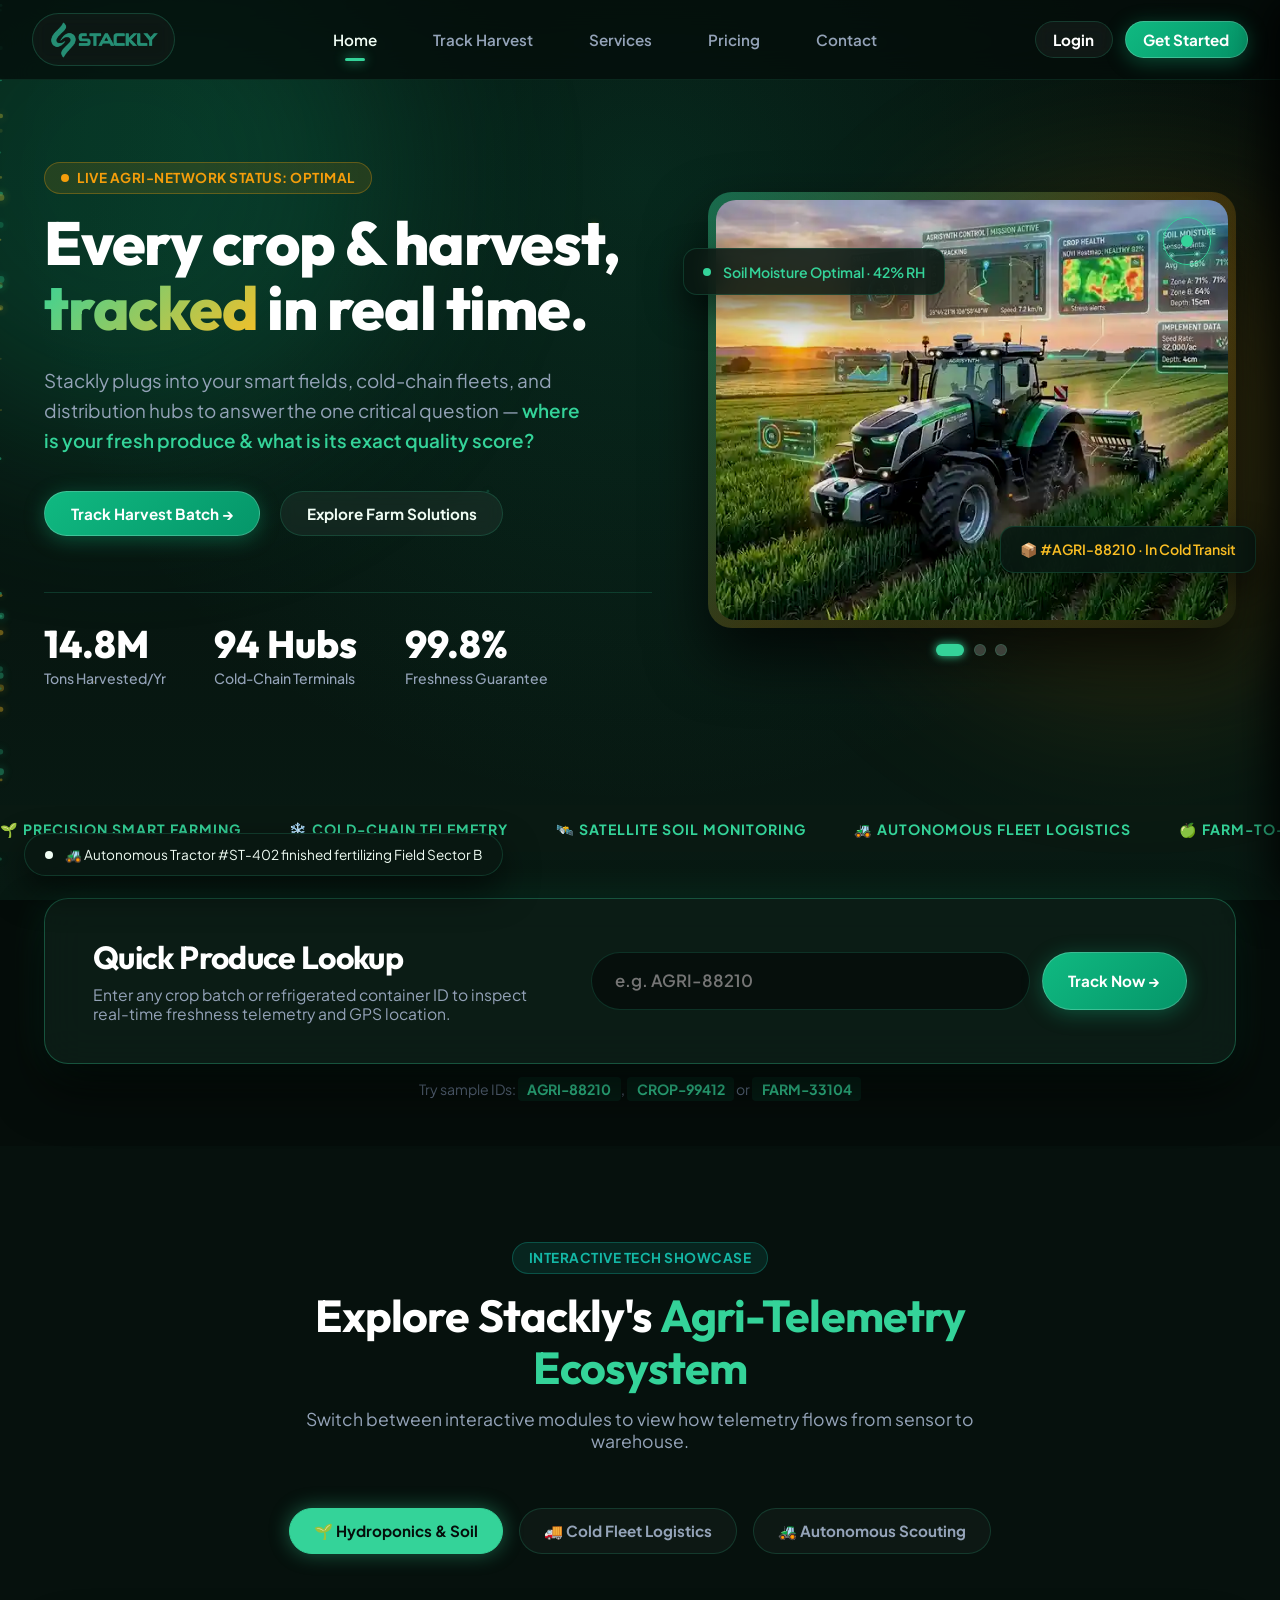
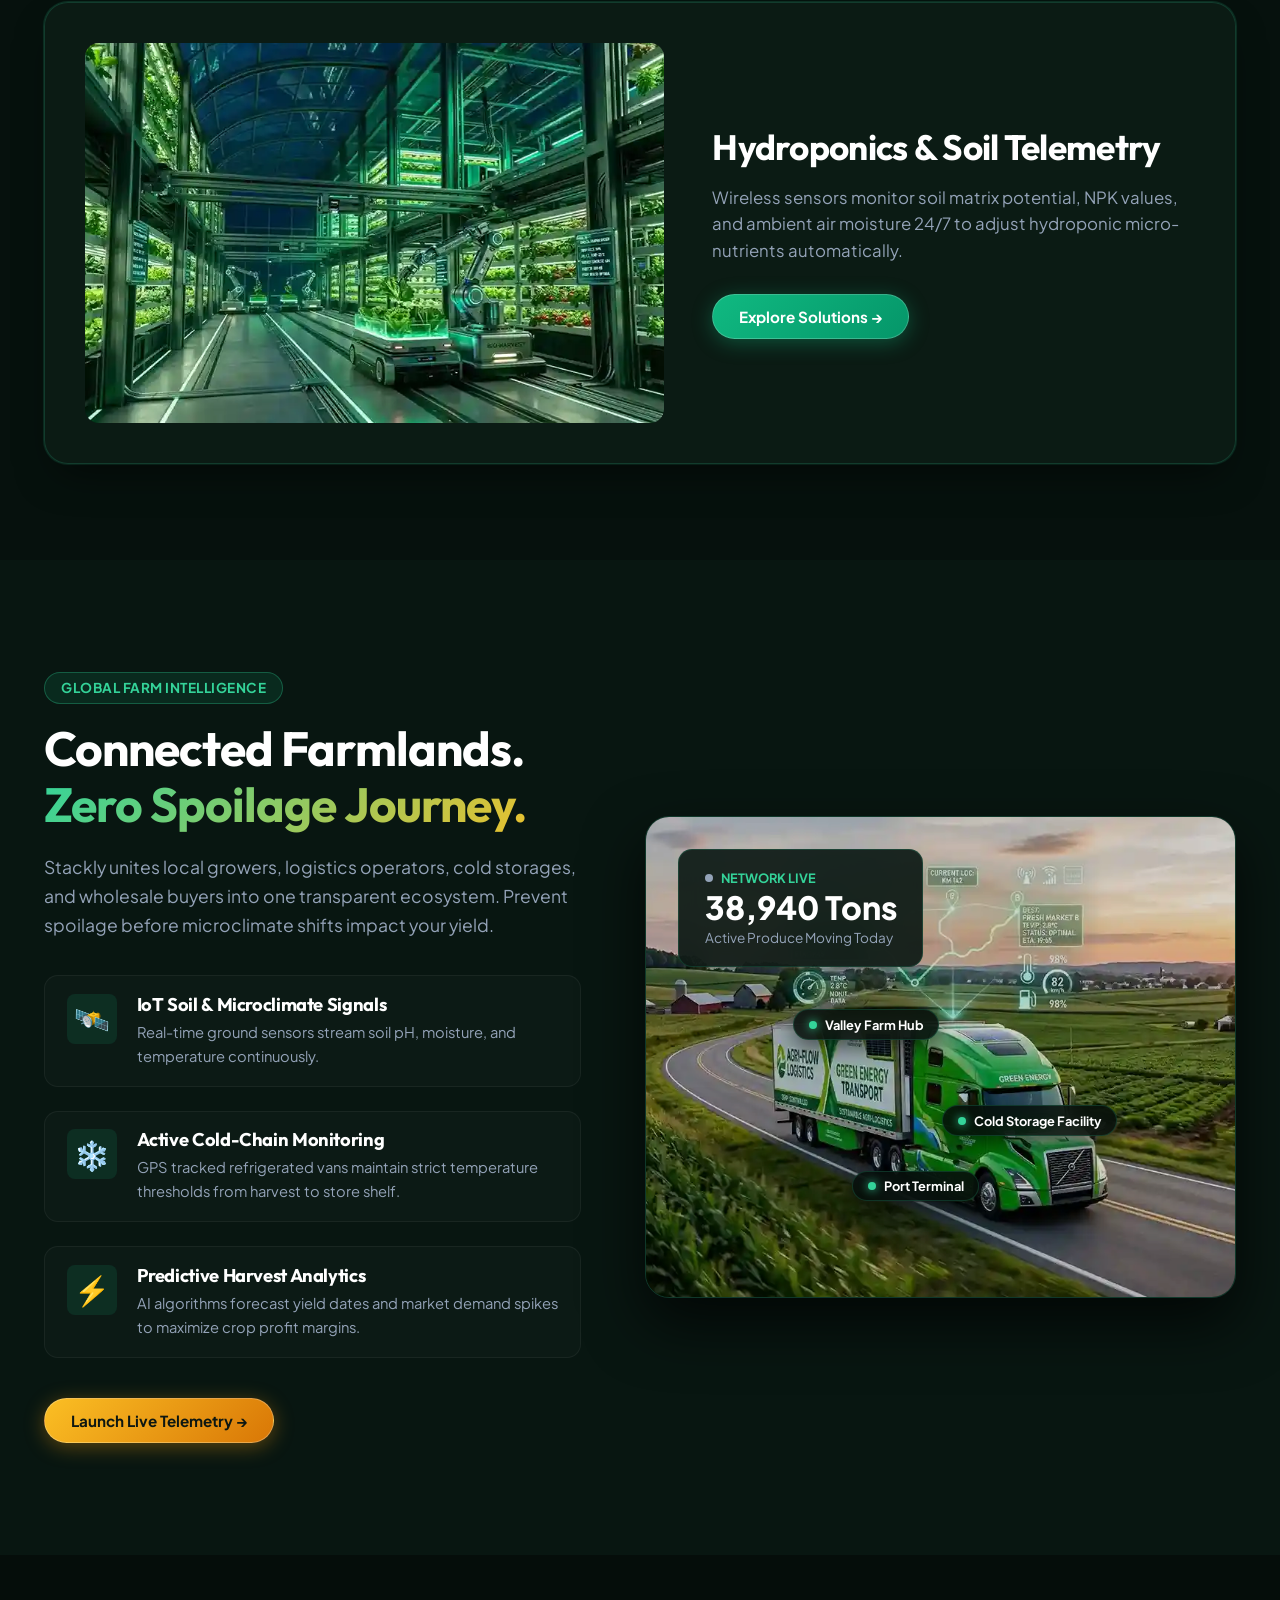
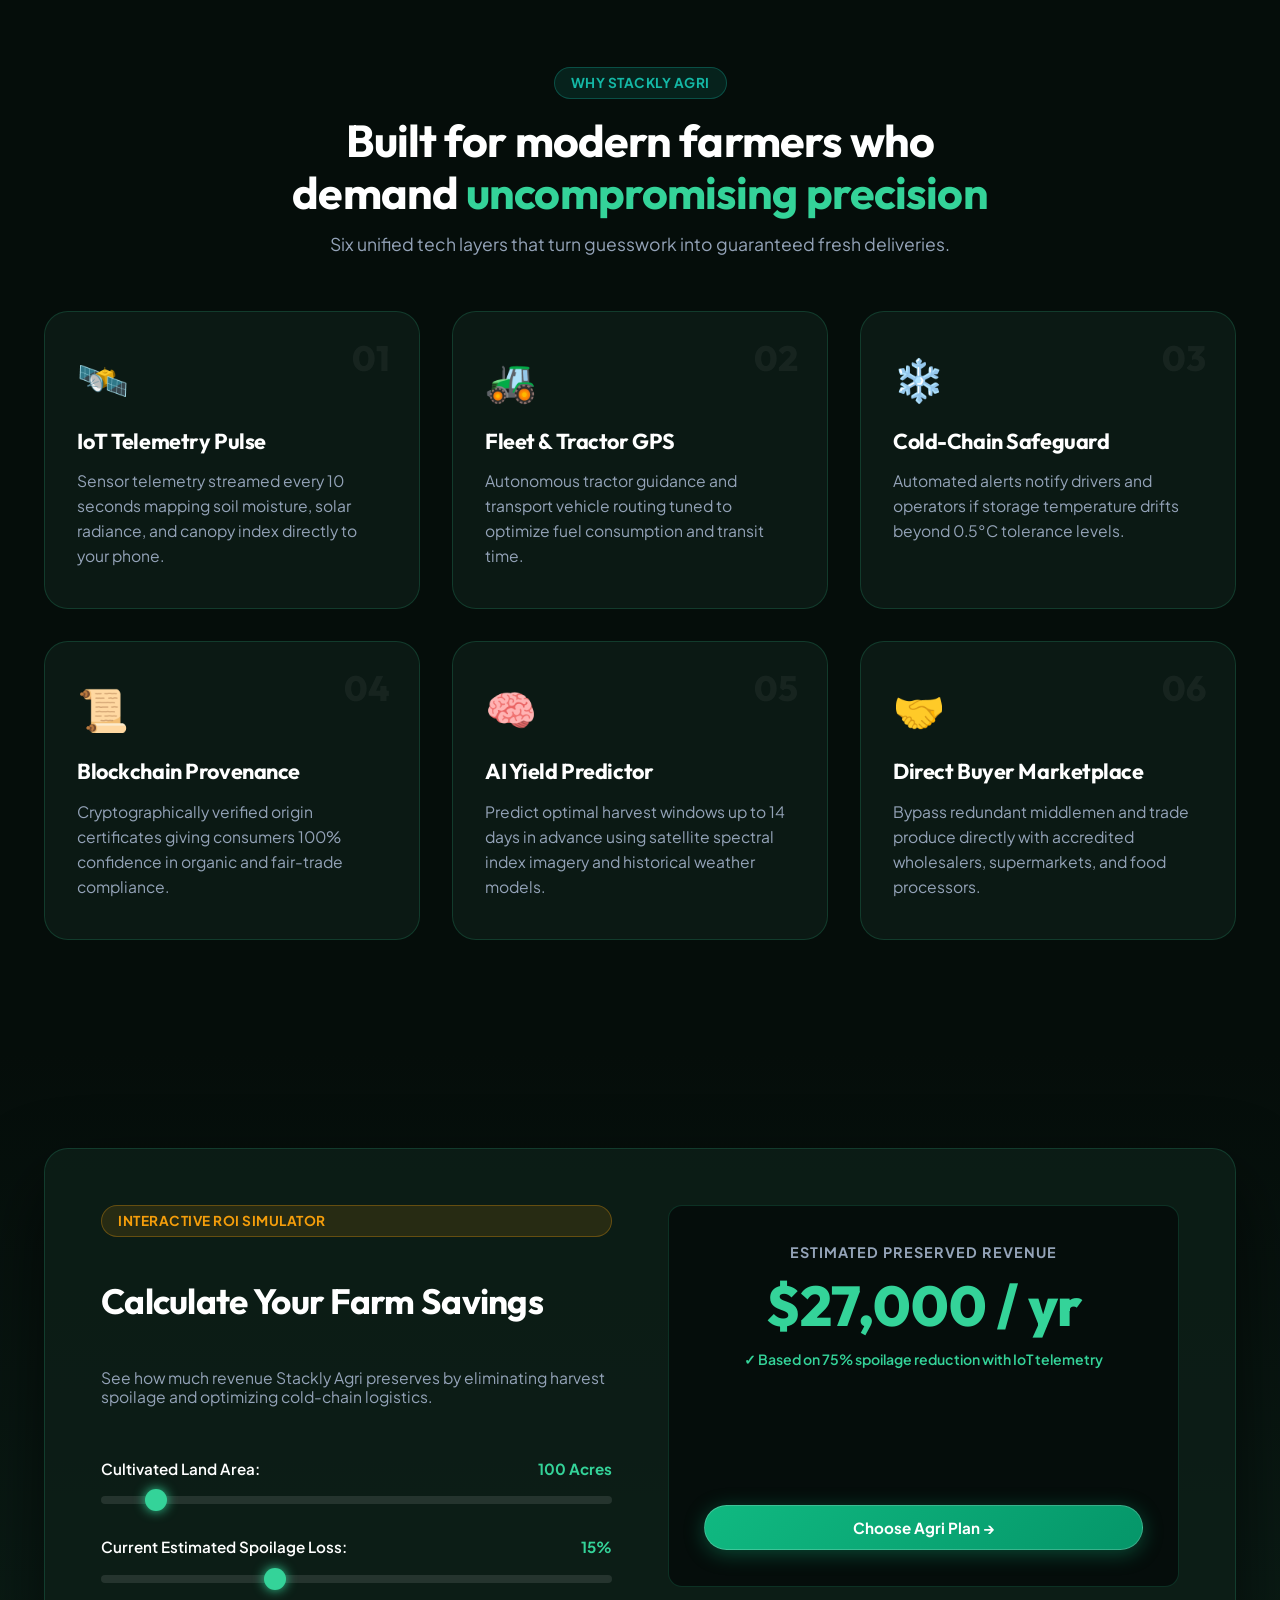
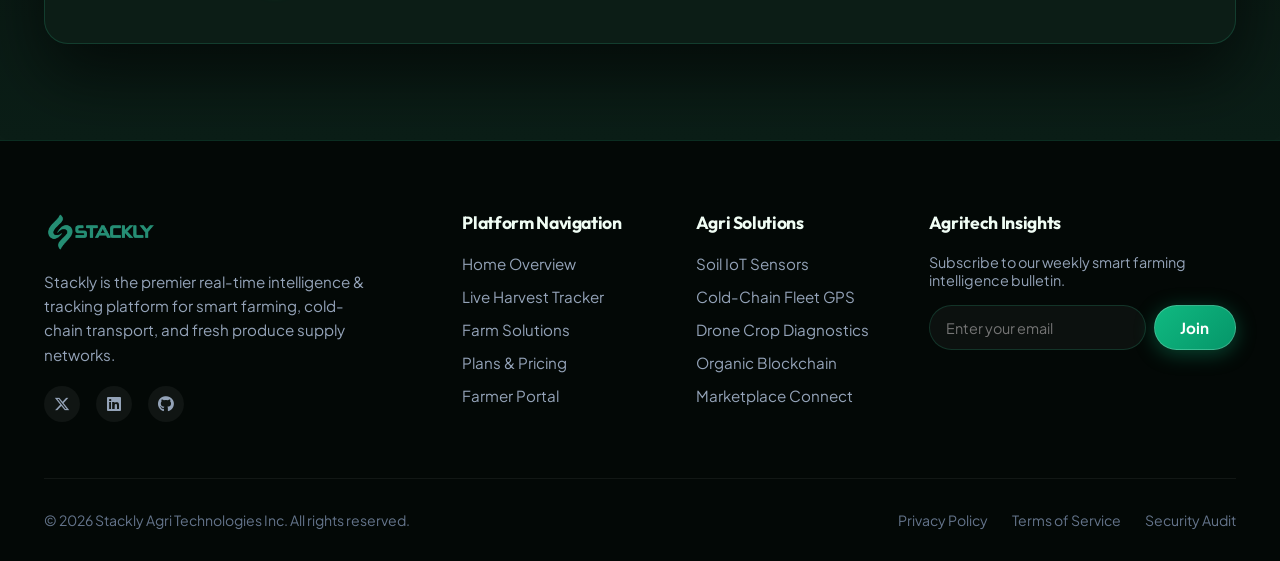
==== commit 0a597f64: "hi" ====
--- a/index.html
+++ b/index.html
@@ -28,8 +28,9 @@
       <li><a href="pricing.html">Pricing</a></li>
       <li><a href="contact.html">Contact</a></li>
     </ul>
-    <div class="nav-cta">
-      <a class="btn btn-amber" href="login.html">🔐 Portal Login</a>
+    <div class="nav-cta" style="display: flex; align-items: center; gap: 0.75rem;">
+      <a class="btn btn-ghost" href="login.html" style="padding: 0.5rem 1.1rem; border: 1px solid var(--border-color); color: #fff; text-decoration: none;">Login</a>
+      <a class="btn btn-emerald" href="get-started.html" style="padding: 0.5rem 1.1rem; text-decoration: none;">Get Started</a>
       <button class="burger" id="burger" aria-label="Toggle Menu">
         <span></span><span></span><span></span>
       </button>
@@ -45,7 +46,10 @@
     <a class="d-link" href="pricing.html">💰 Plans & Pricing</a>
     <a class="d-link" href="contact.html">✉️ Contact Us</a>
 
-    <a class="btn btn-amber drawer-login" href="login.html">🔐 Portal Login</a>
+    <div class="drawer-actions" style="display: flex; gap: 0.75rem; margin-top: 1rem; margin-bottom: 1.5rem;">
+      <a class="btn btn-ghost" href="login.html" style="flex: 1; text-align: center; border: 1px solid var(--border-color); color: #fff; padding: 0.75rem; text-decoration: none;">Login</a>
+      <a class="btn btn-emerald" href="get-started.html" style="flex: 1; text-align: center; padding: 0.75rem; text-decoration: none;">Get Started</a>
+    </div>
 
     <!-- DRAWER CONTACT DETAILS -->
     <div class="drawer-contact">
@@ -95,8 +99,8 @@
         </p>
         
         <div class="hero-btns">
-          <a href="track.html" class="btn btn-emerald">Track Harvest Batch →</a>
-          <a href="services.html" class="btn btn-ghost">Explore Farm Solutions</a>
+          <a href="404.html" class="btn btn-emerald">Track Harvest Batch →</a>
+          <a href="404.html" class="btn btn-ghost">Explore Farm Solutions</a>
         </div>
 
         <div class="hero-stats">
@@ -117,7 +121,7 @@
 
       <div class="hero-art">
         <div class="hero-art-frame">
-          <img id="heroImg" src="images/hero.jpg" alt="Autonomous Smart Agriculture Field" />
+          <img id="heroImg" src="images/hero_11zon.webp" alt="Autonomous Smart Agriculture Field" />
         </div>
         
         <!-- CAROUSEL INDICATOR DOTS -->
@@ -190,13 +194,13 @@
       </div>
 
       <div class="gallery-display reveal zoom">
-        <img id="galleryImg" src="images/tech.jpg" alt="Hydroponics & Soil Telemetry" />
+        <img id="galleryImg" src="images/tech_11zon.webp" alt="Hydroponics & Soil Telemetry" />
         <div class="gallery-info">
           <h3 id="galleryTitle">Hydroponics & Soil Telemetry</h3>
           <p id="galleryDesc">
             Wireless sensors monitor soil matrix potential, NPK values, and ambient air moisture 24/7 to adjust hydroponic micro-nutrients automatically.
           </p>
-          <a href="services.html" class="btn btn-emerald">Explore Solutions →</a>
+          <a href="404.html" class="btn btn-emerald">Explore Solutions →</a>
         </div>
       </div>
     </div>
@@ -239,12 +243,12 @@
           </div>
         </div>
 
-        <a href="track.html" class="btn btn-amber">Launch Live Telemetry →</a>
+        <a href="404.html" class="btn btn-amber">Launch Live Telemetry →</a>
       </div>
 
       <div class="home-global-visual reveal right">
         <div class="global-image-card">
-          <img src="images/global.jpg" alt="Agricultural Logistics Network" />
+          <img src="images/global_11zon.webp" alt="Agricultural Logistics Network" />
           <div class="global-status">
             <div class="status-top"><span class="live-dot"></span> Network Live</div>
             <strong>38,940 Tons</strong>
@@ -345,7 +349,7 @@
               ✓ Based on 75% spoilage reduction with IoT telemetry
             </p>
           </div>
-          <a href="pricing.html" class="btn btn-emerald" style="width: 100%; margin-top: 1.5rem;">Choose Agri Plan →</a>
+          <a href="404.html" class="btn btn-emerald" style="width: 100%; margin-top: 1.5rem;">Choose Agri Plan →</a>
         </div>
       </div>
     </div>
@@ -356,7 +360,7 @@
     <div class="wrap">
       <div class="footer-grid">
         <div class="footer-brand">
-          <img src="images/logoStackly.webp" alt="Stackly Agri" height="42" style="filter: invert(58%) sepia(72%) saturate(400%) hue-rotate(115deg) brightness(95%) contrast(90%);" />
+          <img src="images/logoStackly.webp" alt="Stackly Agri" style="height: 38px; filter: invert(58%) sepia(72%) saturate(400%) hue-rotate(115deg) brightness(95%) contrast(90%);" />
           <p>
             Stackly is the premier real-time intelligence & tracking platform for smart farming, cold-chain transport, and fresh produce supply networks.
           </p>
--- a/css/common.css
+++ b/css/common.css
@@ -55,14 +55,21 @@
   scroll-behavior: smooth;
   -webkit-font-smoothing: antialiased;
   text-rendering: optimizeLegibility;
+  overflow-x: hidden !important;
+  width: 100%;
+  max-width: 100vw;
 }
 
 body {
   min-height: 100vh;
   display: flex;
   flex-direction: column;
-  overflow-x: hidden;
+  overflow-x: hidden !important;
   position: relative;
+  width: 100%;
+  max-width: 100vw;
+  margin: 0;
+  padding: 0;
 }
 
 /* TOP READING SCROLL PROGRESS BAR */
@@ -88,6 +95,7 @@
   max-width: 1240px;
   margin: 0 auto;
   padding: 0 1.5rem;
+  box-sizing: border-box;
 }
 
 /* TYPOGRAPHY */
@@ -95,7 +103,11 @@
   font-family: 'Outfit', 'Plus Jakarta Sans', sans-serif;
   letter-spacing: -0.02em;
   font-weight: 700;
-  line-height: 1.15;
+  line-height: 1.18;
+  overflow-wrap: break-word;
+  word-wrap: break-word;
+  word-break: break-word;
+  max-width: 100%;
 }
 
 .text-emerald { color: var(--accent-mint); }
@@ -109,6 +121,8 @@
   top: 0;
   left: 0;
   right: 0;
+  width: 100%;
+  max-width: 100vw;
   height: 80px;
   z-index: 1000;
   display: flex;
@@ -120,6 +134,7 @@
   -webkit-backdrop-filter: blur(16px);
   border-bottom: 1px solid rgba(52, 211, 153, 0.12);
   transition: var(--transition-normal);
+  box-sizing: border-box;
 }
 
 .nav.scrolled {
@@ -140,6 +155,7 @@
   border-radius: var(--radius-pill);
   transition: transform var(--transition-fast), background var(--transition-fast), border-color var(--transition-fast);
   backdrop-filter: blur(8px);
+  box-sizing: border-box;
 }
 
 .brand:hover {
@@ -148,7 +164,7 @@
   border-color: rgba(52, 211, 153, 0.5);
 }
 
-.brand img { height: 38px; width: auto; }
+.brand img { height: 38px; width: auto; max-width: 100%; }
 
 .nav-links { display: flex; align-items: center; gap: 2rem; }
 .nav-links a {
@@ -286,21 +302,24 @@
 .drawer {
   position: fixed;
   top: 0;
-  right: -320px;
-  width: 300px;
+  right: 0;
+  width: 280px;
+  max-width: 85vw;
   height: 100vh;
   background: #091712;
   border-left: 1px solid var(--border-color);
-  z-index: 999;
-  padding: 6rem 1.75rem 2rem;
+  z-index: 9999;
+  padding: 5rem 1.25rem 2rem;
   display: flex;
   flex-direction: column;
-  gap: 1.25rem;
-  transition: transform var(--transition-smooth);
+  gap: 1rem;
+  transform: translateX(100%);
+  transition: transform var(--transition-normal);
   box-shadow: -10px 0 40px rgba(0, 0, 0, 0.85);
   overflow-y: auto;
-}
-.drawer.open { transform: translateX(-320px); }
+  box-sizing: border-box;
+}
+.drawer.open { transform: translateX(0); }
 
 .d-link {
   display: flex;
@@ -455,6 +474,10 @@
   gap: 3rem;
   margin-bottom: 3.5rem;
 }
+.footer-brand img {
+  height: 38px;
+  width: auto;
+}
 .footer-brand p {
   color: var(--text-muted);
   font-size: 0.95rem;
@@ -518,16 +541,33 @@
 .reveal.zoom.active { transform: scale(1); }
 
 /* RESPONSIVE BREAKPOINTS */
+@media (max-width: 768px) {
+  .reveal.left, .reveal.right { transform: translateY(20px) !important; }
+}
+
 @media (max-width: 1024px) {
   .nav-links { display: none; }
+  .nav-cta a.btn { display: none !important; }
   .burger { display: flex; }
   .footer-grid { grid-template-columns: 1fr 1fr; gap: 2.5rem; }
   .live-ticker-widget { display: none; }
 }
 
 @media (max-width: 640px) {
-  .nav { padding: 0 1.25rem; }
+  .wrap { padding: 0 0.85rem; max-width: 100%; box-sizing: border-box; }
+  .nav { padding: 0 0.75rem; height: 62px; }
+  .brand { padding: 0.2rem 0.5rem; background: transparent; border-color: rgba(52, 211, 153, 0.15); max-width: calc(100% - 60px); }
+  .brand img { height: 26px !important; width: auto !important; }
+  .burger { width: 36px; height: 36px; padding: 6px; flex-shrink: 0; }
   .footer-grid { grid-template-columns: 1fr; gap: 2rem; }
   .footer-bottom { flex-direction: column; text-align: center; }
   .newsletter-form { flex-direction: column; }
 }
+
+@media (max-width: 380px) {
+  .wrap { padding: 0 0.6rem; }
+  .nav { padding: 0 0.5rem; height: 58px; }
+  .brand { padding: 0.15rem 0.35rem; max-width: calc(100% - 52px); }
+  .brand img { height: 22px !important; width: auto !important; }
+  .burger { width: 34px; height: 34px; padding: 5px; flex-shrink: 0; }
+}
--- a/css/home.css
+++ b/css/home.css
@@ -545,9 +545,14 @@
 
 .out-val { font-size: 3.5rem; font-weight: 800; color: var(--accent-mint); font-family: 'Outfit', sans-serif; line-height: 1; margin: 1rem 0; }
 
+.head-c { text-align: center; max-width: 750px; margin: 0 auto 3.5rem auto; width: 100%; }
+.head-c h2 { font-size: clamp(1.45rem, 5vw, 2.8rem); color: #ffffff; margin-bottom: 0.8rem; word-break: break-word; overflow-wrap: break-word; }
+.head-c h2 span { color: var(--accent-mint); display: inline; }
+.head-c p { font-size: 1.1rem; color: var(--text-muted); }
+
 @media (max-width: 1024px) {
   .hero-in { grid-template-columns: 1fr; gap: 2.5rem; }
-  .hero-copy h1 { font-size: 3rem; }
+  .hero-copy h1 { font-size: clamp(2rem, 6vw, 2.8rem); }
   .quick-box { grid-template-columns: 1fr; padding: 2rem; }
   .gallery-display { grid-template-columns: 1fr; }
   .home-global-inner { grid-template-columns: 1fr; }
@@ -555,10 +560,40 @@
   .calc-box { grid-template-columns: 1fr; padding: 2rem; }
 }
 
+@media (max-width: 768px) {
+  .float-card { display: none !important; }
+  .hero-blob { display: none !important; }
+  .hero-art-frame img { height: 220px !important; }
+  .hero-art { margin-top: 1rem; }
+  .hero-in { width: 100%; max-width: 100%; box-sizing: border-box; overflow: hidden; }
+}
+
 @media (max-width: 640px) {
-  .hero-copy h1 { font-size: 2.3rem; }
-  .hero-stats { flex-direction: column; gap: 1.5rem; text-align: center; }
+  .hero { padding-top: 100px; }
+  .hero-copy h1 { font-size: clamp(1.6rem, 5.5vw, 2rem); word-break: break-word; overflow-wrap: break-word; }
+  .hero-copy h1 br { display: none; }
+  .hero-copy p { font-size: 0.98rem; }
+  .hero-stats { flex-direction: column; gap: 1.25rem; text-align: center; }
+  .sec-quick { margin-top: 0; padding: 2rem 0; }
+  .quick-box { grid-template-columns: 1fr; padding: 1.25rem 1rem; }
+  .gallery-display { grid-template-columns: 1fr; padding: 1.25rem 1rem; }
+  .gallery-info h3 { font-size: 1.5rem; word-break: break-word; }
+  .calc-box { grid-template-columns: 1fr; padding: 1.25rem 1rem; }
   .feat-grid { grid-template-columns: 1fr; }
   .qb-form { flex-direction: column; }
   .qb-form input { width: 100%; }
 }
+
+@media (max-width: 480px) {
+  .hero { padding-top: 85px; }
+  .hero-copy h1 { font-size: 1.6rem; }
+  .sec-head h2, .section-head h2, .qb-left h2, .gallery-info h3, .head-c h2 { font-size: 1.35rem; word-break: break-word; overflow-wrap: break-word; }
+  .out-val { font-size: 2.2rem; }
+  .hero-btns { flex-direction: column; width: 100%; }
+  .hero-btns .btn { width: 100%; text-align: center; }
+}
+
+@media (max-width: 360px) {
+  .hero-copy h1 { font-size: 1.35rem; }
+  .sec-head h2, .section-head h2, .qb-left h2, .head-c h2 { font-size: 1.2rem; }
+}
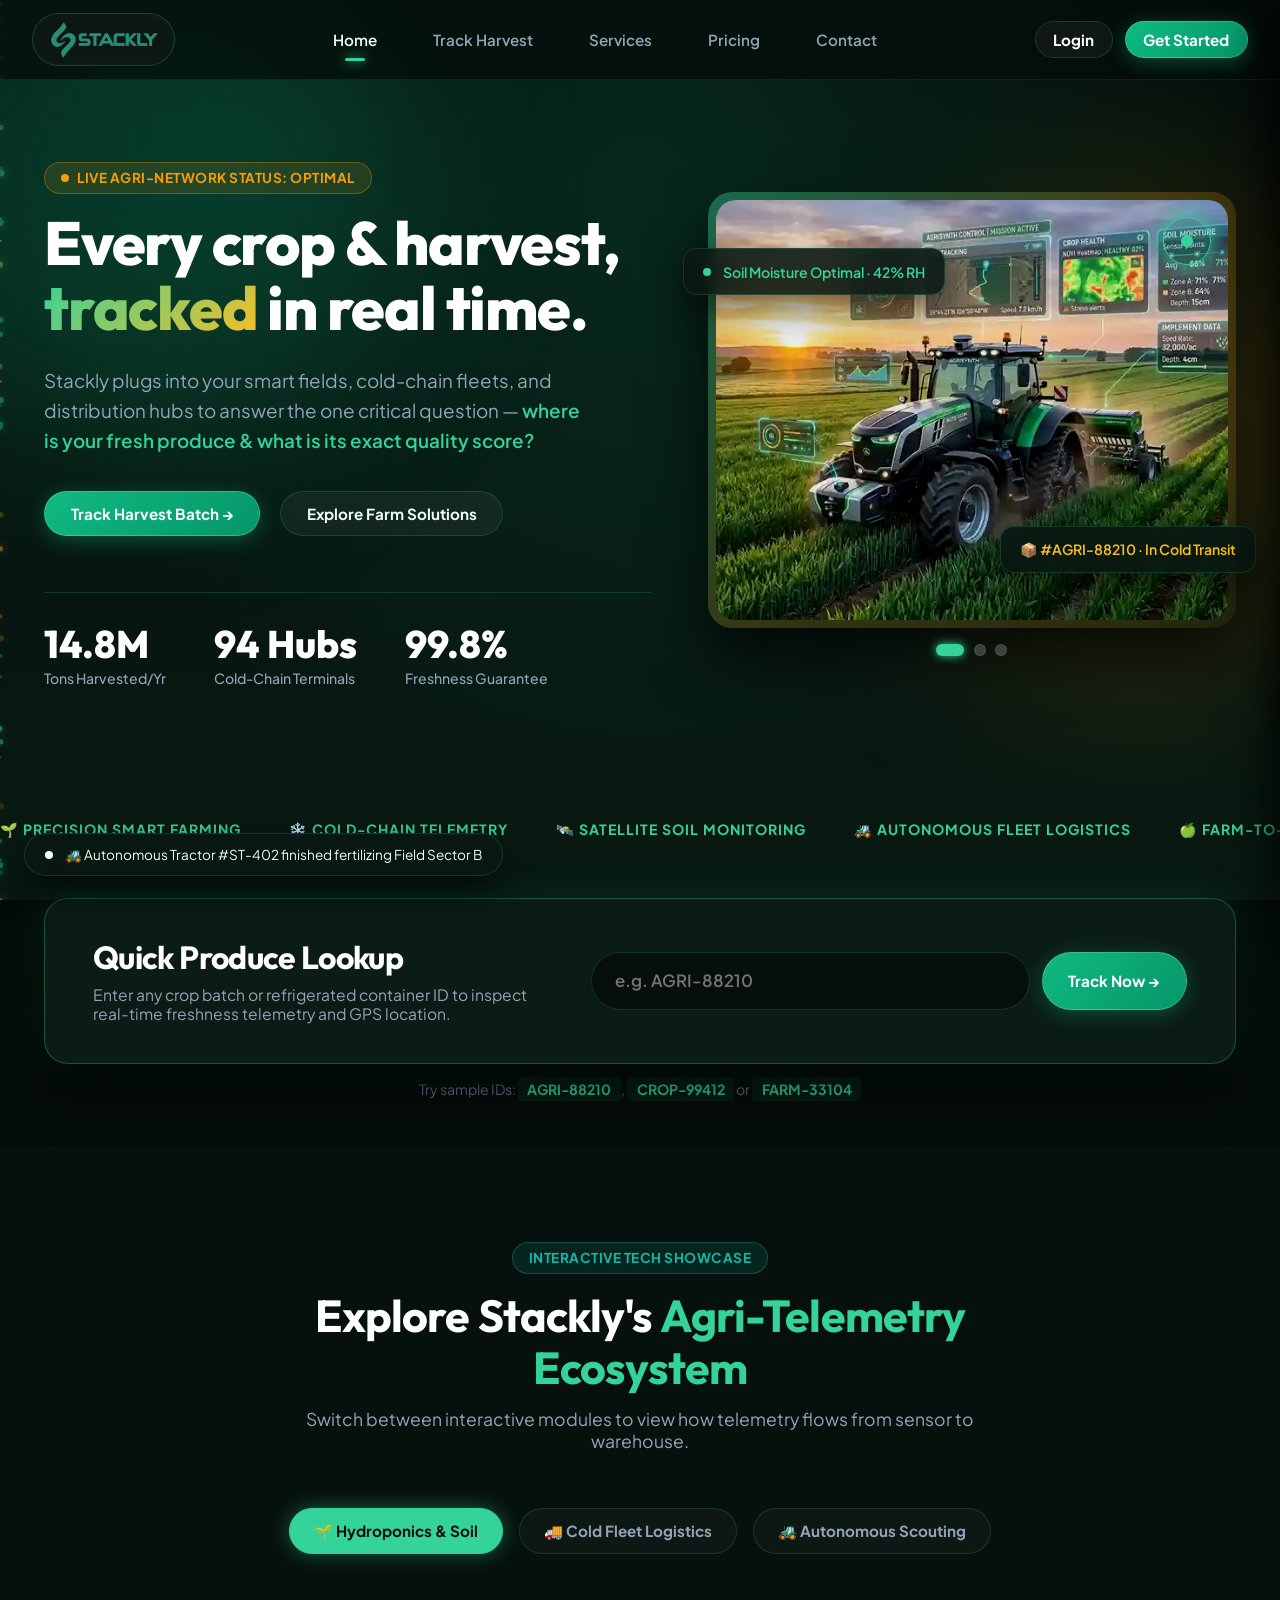
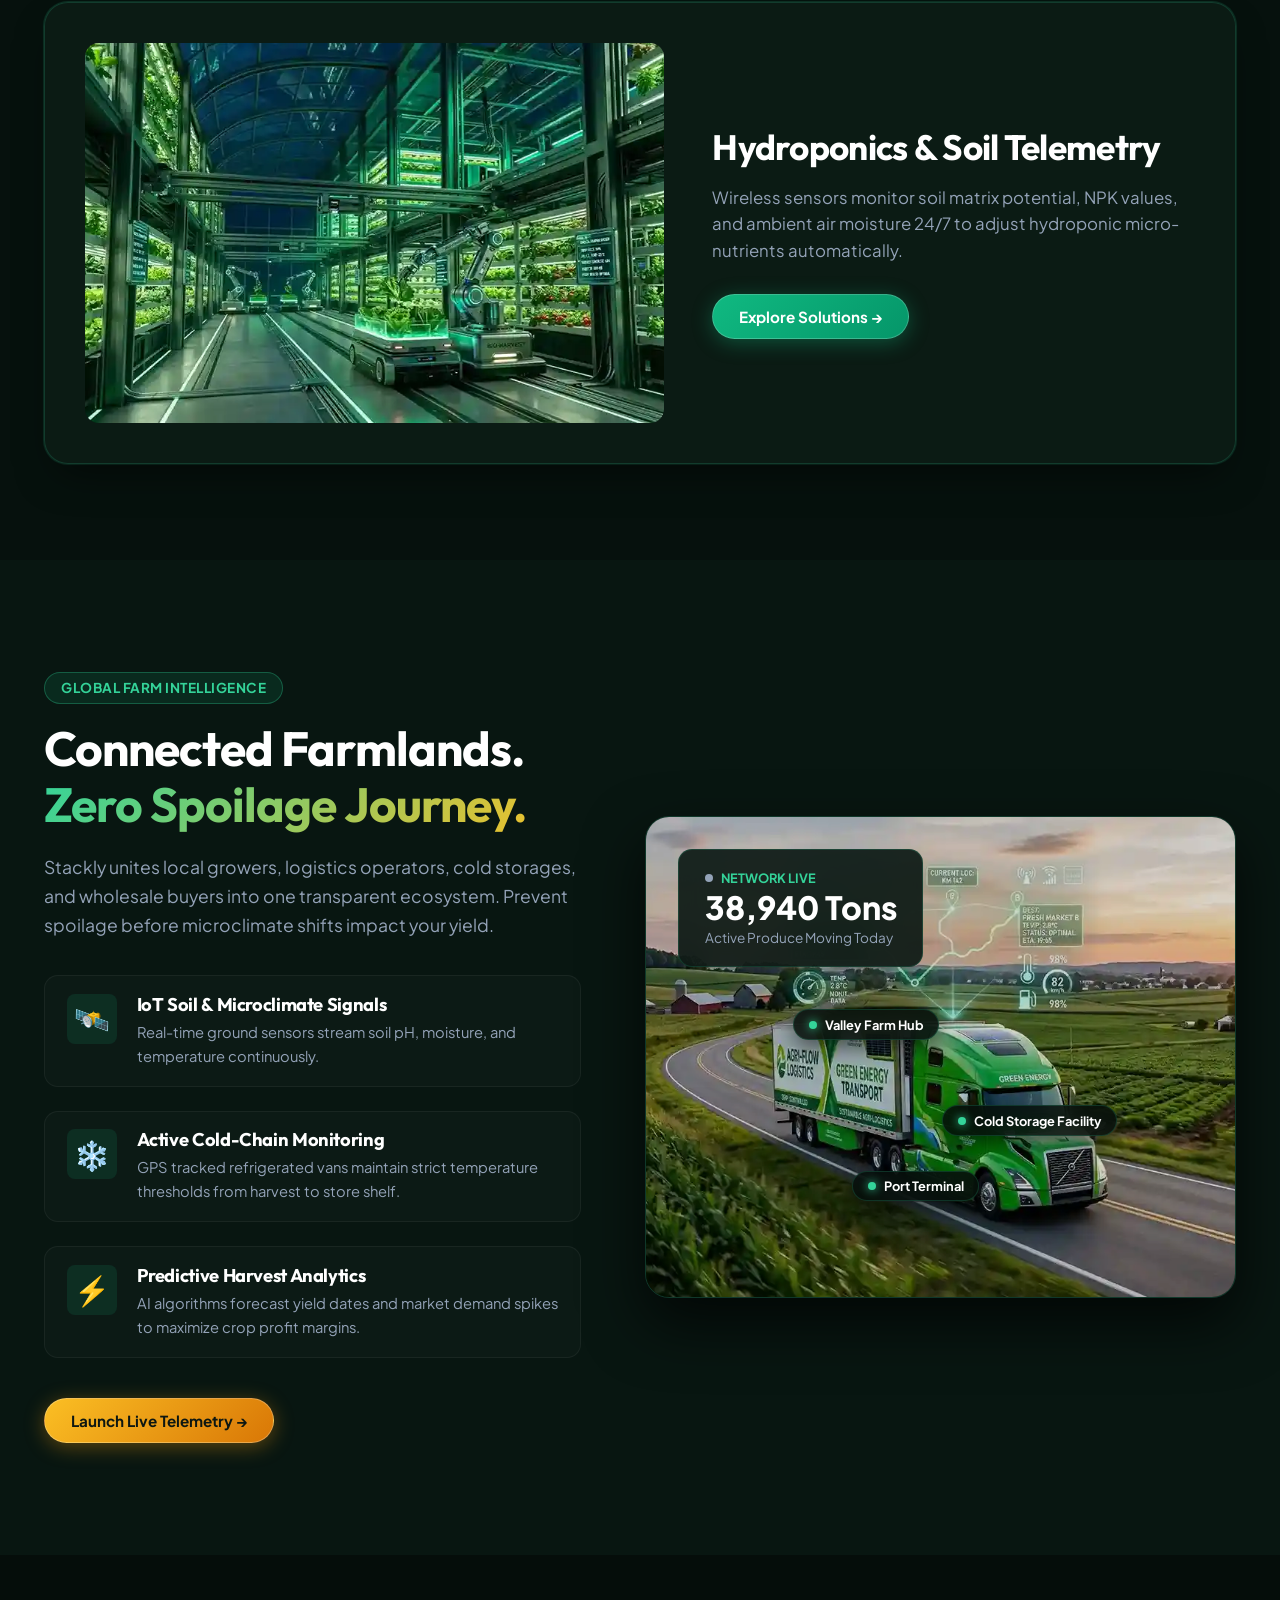
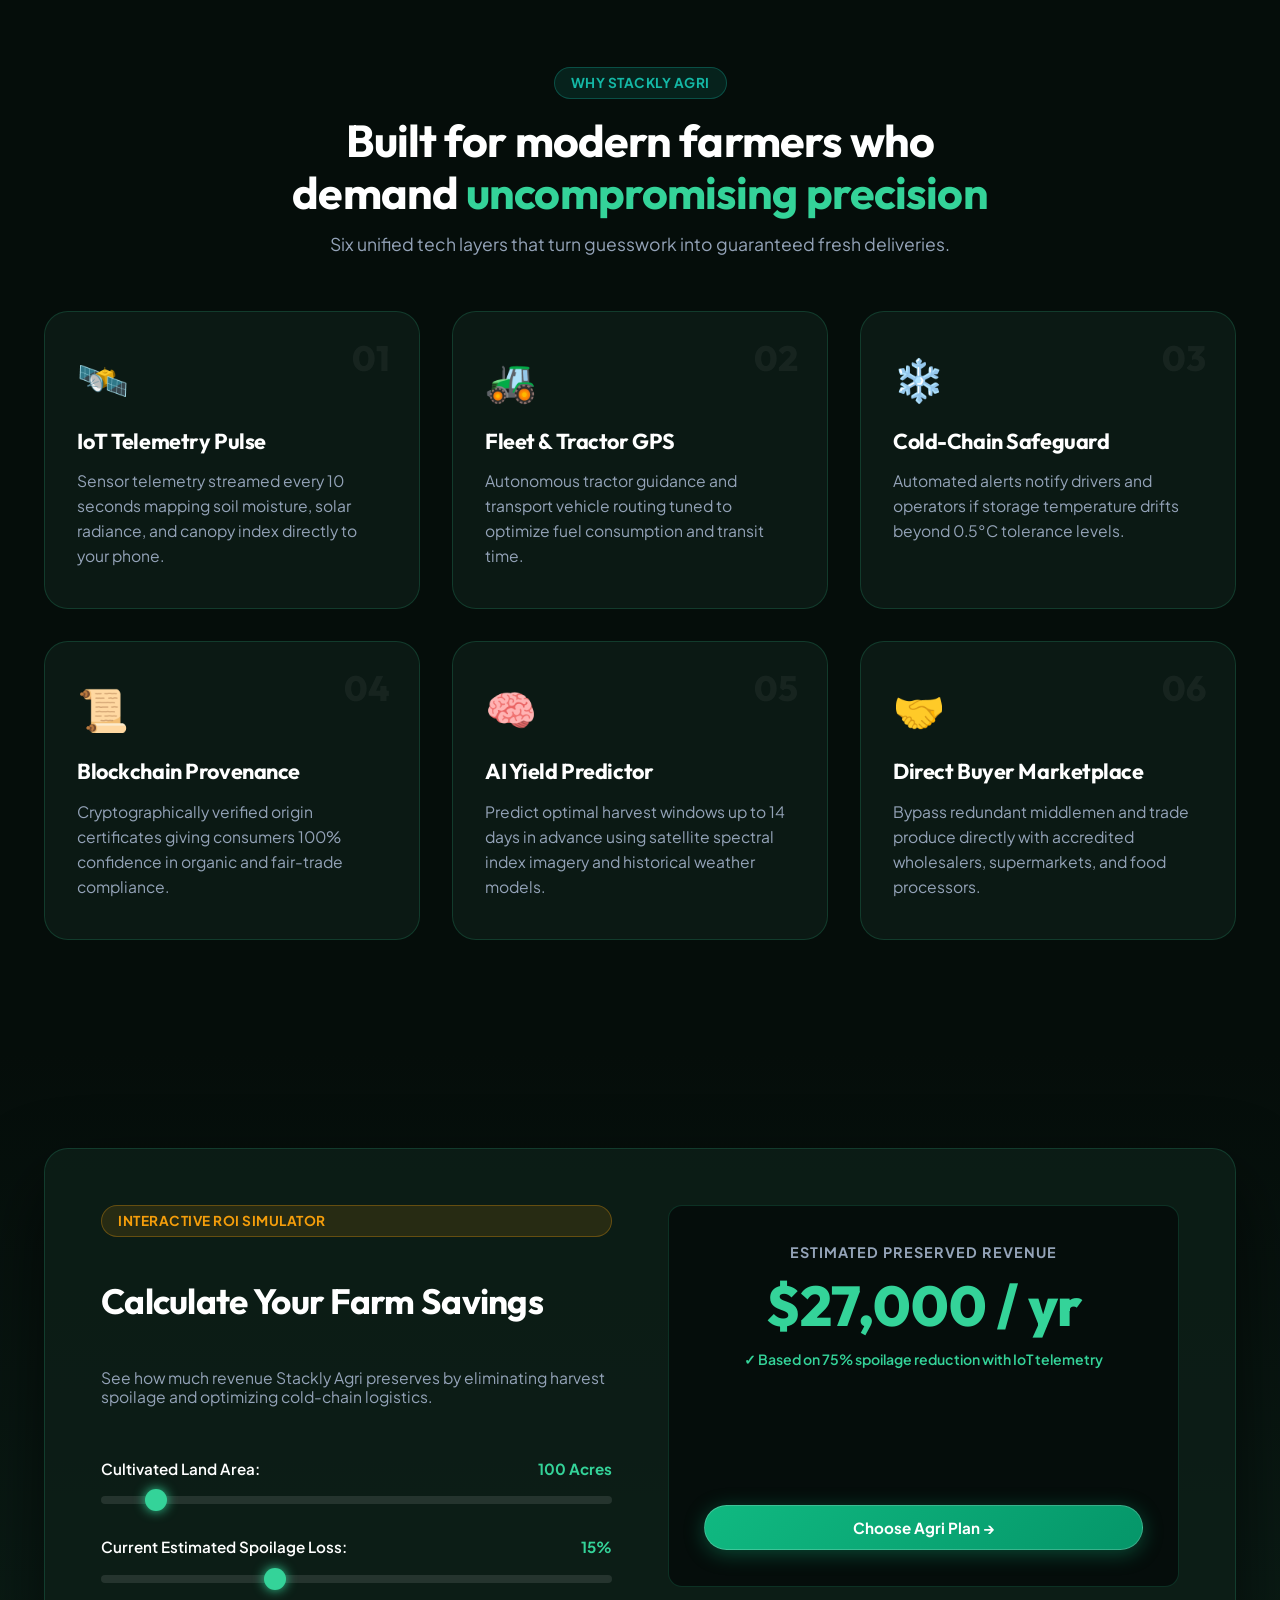
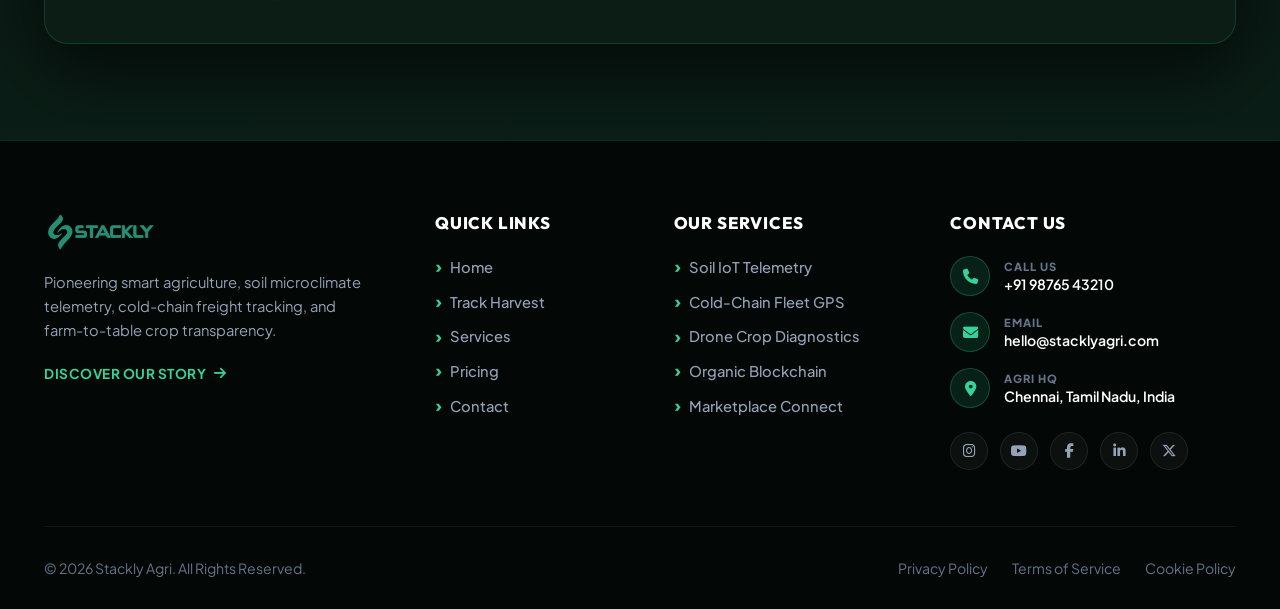
==== commit 9bb8d17a: "hi" ====
--- a/index.html
+++ b/index.html
@@ -355,62 +355,92 @@
     </div>
   </section>
 
-  <!-- FOOTER -->
+  <!-- FOOTER SECTION (REFERENCE MATCHING DESIGN) -->
   <footer class="footer">
     <div class="wrap">
       <div class="footer-grid">
+        
+        <!-- COLUMN 1: BRAND LOGO & TAGLINE -->
         <div class="footer-brand">
-          <img src="images/logoStackly.webp" alt="Stackly Agri" style="height: 38px; filter: invert(58%) sepia(72%) saturate(400%) hue-rotate(115deg) brightness(95%) contrast(90%);" />
+          <a href="index.html" class="footer-logo-link">
+            <img src="images/logoStackly.webp" alt="Stackly Agri" style="height: 38px; filter: invert(58%) sepia(72%) saturate(400%) hue-rotate(115deg) brightness(95%) contrast(90%);" />
+          </a>
           <p>
-            Stackly is the premier real-time intelligence & tracking platform for smart farming, cold-chain transport, and fresh produce supply networks.
+            Pioneering smart agriculture, soil microclimate telemetry, cold-chain freight tracking, and farm-to-table crop transparency.
           </p>
+          <a href="404.html" class="footer-discover-link">DISCOVER OUR STORY <i class="fa-solid fa-arrow-right"></i></a>
+        </div>
+
+        <!-- COLUMN 2: QUICK LINKS -->
+        <div class="footer-col">
+          <h4>QUICK LINKS</h4>
+          <ul class="footer-arrow-list">
+            <li><a href="index.html"><span class="arrow-icon">›</span> Home</a></li>
+            <li><a href="track.html"><span class="arrow-icon">›</span> Track Harvest</a></li>
+            <li><a href="services.html"><span class="arrow-icon">›</span> Services</a></li>
+            <li><a href="pricing.html"><span class="arrow-icon">›</span> Pricing</a></li>
+            <li><a href="contact.html"><span class="arrow-icon">›</span> Contact</a></li>
+          </ul>
+        </div>
+
+        <!-- COLUMN 3: OUR SERVICES -->
+        <div class="footer-col">
+          <h4>OUR SERVICES</h4>
+          <ul class="footer-arrow-list">
+            <li><a href="404.html"><span class="arrow-icon">›</span> Soil IoT Telemetry</a></li>
+            <li><a href="404.html"><span class="arrow-icon">›</span> Cold-Chain Fleet GPS</a></li>
+            <li><a href="404.html"><span class="arrow-icon">›</span> Drone Crop Diagnostics</a></li>
+            <li><a href="404.html"><span class="arrow-icon">›</span> Organic Blockchain</a></li>
+            <li><a href="404.html"><span class="arrow-icon">›</span> Marketplace Connect</a></li>
+          </ul>
+        </div>
+
+        <!-- COLUMN 4: CONTACT US & SOCIAL ICONS -->
+        <div class="footer-col">
+          <h4>CONTACT US</h4>
+          <div class="footer-contact-blocks">
+            <div class="footer-contact-item">
+              <div class="fc-icon"><i class="fa-solid fa-phone"></i></div>
+              <div>
+                <small>CALL US</small>
+                <a href="404.html" class="fc-val">+91 98765 43210</a>
+              </div>
+            </div>
+
+            <div class="footer-contact-item">
+              <div class="fc-icon"><i class="fa-solid fa-envelope"></i></div>
+              <div>
+                <small>EMAIL</small>
+                <a href="404.html" class="fc-val">hello@stacklyagri.com</a>
+              </div>
+            </div>
+
+            <div class="footer-contact-item">
+              <div class="fc-icon"><i class="fa-solid fa-location-dot"></i></div>
+              <div>
+                <small>AGRI HQ</small>
+                <a href="404.html" class="fc-val">Chennai, Tamil Nadu, India</a>
+              </div>
+            </div>
+          </div>
+
           <div class="social-links">
-            <a href="#" aria-label="Twitter"><i class="fa-brands fa-x-twitter"></i></a>
-            <a href="#" aria-label="LinkedIn"><i class="fa-brands fa-linkedin"></i></a>
-            <a href="#" aria-label="GitHub"><i class="fa-brands fa-github"></i></a>
-          </div>
-        </div>
-
-        <div class="footer-col">
-          <h4>Platform Navigation</h4>
-          <ul>
-            <li><a href="index.html">Home Overview</a></li>
-            <li><a href="track.html">Live Harvest Tracker</a></li>
-            <li><a href="services.html">Farm Solutions</a></li>
-            <li><a href="pricing.html">Plans & Pricing</a></li>
-            <li><a href="login.html">Farmer Portal</a></li>
-          </ul>
-        </div>
-
-        <div class="footer-col">
-          <h4>Agri Solutions</h4>
-          <ul>
-            <li><a href="services.html">Soil IoT Sensors</a></li>
-            <li><a href="services.html">Cold-Chain Fleet GPS</a></li>
-            <li><a href="services.html">Drone Crop Diagnostics</a></li>
-            <li><a href="services.html">Organic Blockchain</a></li>
-            <li><a href="services.html">Marketplace Connect</a></li>
-          </ul>
-        </div>
-
-        <div class="footer-col">
-          <h4>Agritech Insights</h4>
-          <p style="font-size: 0.9rem; color: var(--text-muted); margin-bottom: 0.8rem;">
-            Subscribe to our weekly smart farming intelligence bulletin.
-          </p>
-          <form class="newsletter-form" onsubmit="event.preventDefault(); showToast('Subscribed to Agri Newsletter!');">
-            <input type="email" placeholder="Enter your email" required />
-            <button class="btn btn-emerald" type="submit">Join</button>
-          </form>
-        </div>
-      </div>
-
+            <a href="404.html" aria-label="Instagram"><i class="fa-brands fa-instagram"></i></a>
+            <a href="404.html" aria-label="YouTube"><i class="fa-brands fa-youtube"></i></a>
+            <a href="404.html" aria-label="Facebook"><i class="fa-brands fa-facebook-f"></i></a>
+            <a href="404.html" aria-label="LinkedIn"><i class="fa-brands fa-linkedin-in"></i></a>
+            <a href="404.html" aria-label="Twitter"><i class="fa-brands fa-x-twitter"></i></a>
+          </div>
+        </div>
+      </div>
+
+      <!-- FOOTER BOTTOM -->
       <div class="footer-bottom">
-        <div>© 2026 Stackly Agri Technologies Inc. All rights reserved.</div>
-        <div style="display: flex; gap: 1.5rem;">
-          <a href="#">Privacy Policy</a>
-          <a href="#">Terms of Service</a>
-          <a href="#">Security Audit</a>
+        <div>© 2026 Stackly Agri. All Rights Reserved.</div>
+        <div class="footer-legal-links">
+          <a href="404.html">Privacy Policy</a>
+          <a href="404.html">Terms of Service</a>
+          <a href="404.html">Cookie Policy</a>
         </div>
       </div>
     </div>
--- a/css/common.css
+++ b/css/common.css
@@ -460,7 +460,7 @@
   100% { transform: translateX(-50%); }
 }
 
-/* FOOTER */
+/* FOOTER - REFERENCE MATCHING DESIGN */
 .footer {
   background: #030806;
   border-top: 1px solid var(--border-color);
@@ -470,34 +470,131 @@
 }
 .footer-grid {
   display: grid;
-  grid-template-columns: 2fr 1fr 1fr 1.5fr;
+  grid-template-columns: 1.8fr 1fr 1.2fr 1.5fr;
   gap: 3rem;
   margin-bottom: 3.5rem;
 }
-.footer-brand img {
-  height: 38px;
-  width: auto;
-}
 .footer-brand p {
   color: var(--text-muted);
+  font-size: 0.92rem;
+  margin: 1.2rem 0;
+  line-height: 1.65;
+  max-width: 320px;
+}
+.footer-discover-link {
+  display: inline-flex;
+  align-items: center;
+  gap: 0.5rem;
+  color: var(--accent-mint);
+  font-weight: 700;
+  font-size: 0.85rem;
+  letter-spacing: 0.5px;
+  text-decoration: none;
+  transition: var(--transition-fast);
+}
+.footer-discover-link:hover {
+  color: var(--accent-emerald);
+  gap: 0.75rem;
+}
+.footer-col h4 {
+  color: #ffffff;
+  font-size: 1.05rem;
+  font-weight: 800;
+  letter-spacing: 0.8px;
+  text-transform: uppercase;
+  margin-bottom: 1.5rem;
+  font-family: 'Outfit', sans-serif;
+}
+.footer-arrow-list {
+  display: flex;
+  flex-direction: column;
+  gap: 0.85rem;
+  list-style: none;
+  padding: 0;
+  margin: 0;
+}
+.footer-arrow-list a {
+  color: var(--text-muted);
+  font-size: 0.92rem;
+  font-weight: 500;
+  display: inline-flex;
+  align-items: center;
+  gap: 0.5rem;
+  transition: var(--transition-fast);
+}
+.footer-arrow-list a .arrow-icon {
+  color: var(--accent-mint);
+  font-weight: 800;
+  font-size: 1.1rem;
+  line-height: 1;
+}
+.footer-arrow-list a:hover {
+  color: #ffffff;
+  transform: translateX(4px);
+}
+
+.footer-contact-blocks {
+  display: flex;
+  flex-direction: column;
+  gap: 1rem;
+  margin-bottom: 1.5rem;
+}
+.footer-contact-item {
+  display: flex;
+  align-items: center;
+  gap: 0.85rem;
+}
+.footer-contact-item .fc-icon {
+  width: 40px;
+  height: 40px;
+  border-radius: 50%;
+  background: rgba(52, 211, 153, 0.12);
+  border: 1px solid rgba(52, 211, 153, 0.25);
+  color: var(--accent-mint);
+  display: flex;
+  align-items: center;
+  justify-content: center;
   font-size: 0.95rem;
-  margin: 1.2rem 0;
-  line-height: 1.6;
-  max-width: 320px;
-}
-.footer-col h4 { color: var(--text-main); font-size: 1.1rem; margin-bottom: 1.25rem; }
-.footer-col ul { display: flex; flex-direction: column; gap: 0.75rem; }
-.footer-col a { color: var(--text-muted); font-size: 0.95rem; transition: var(--transition-fast); }
-.footer-col a:hover { color: var(--accent-mint); padding-left: 4px; }
-
-.newsletter-form { display: flex; gap: 0.5rem; margin-top: 1rem; }
-.newsletter-form input {
+  flex-shrink: 0;
+}
+.footer-contact-item small {
+  display: block;
+  font-size: 0.7rem;
+  font-weight: 800;
+  letter-spacing: 1px;
+  color: var(--text-dim);
+  text-transform: uppercase;
+}
+.footer-contact-item .fc-val {
+  color: #ffffff;
+  font-size: 0.88rem;
+  font-weight: 600;
+  text-decoration: none;
+  transition: color 0.2s ease;
+}
+.footer-contact-item .fc-val:hover {
+  color: var(--accent-mint);
+}
+
+.social-links { display: flex; gap: 0.75rem; flex-wrap: wrap; }
+.social-links a {
+  width: 38px;
+  height: 38px;
+  border-radius: 50%;
   background: rgba(255, 255, 255, 0.04);
-  border: 1px solid var(--border-color);
-  padding: 0.75rem 1rem;
-  border-radius: var(--radius-pill);
-  flex: 1;
+  border: 1px solid rgba(255, 255, 255, 0.08);
+  display: flex;
+  align-items: center;
+  justify-content: center;
+  color: var(--text-muted);
   font-size: 0.9rem;
+  transition: var(--transition-fast);
+}
+.social-links a:hover {
+  background: var(--accent-emerald);
+  border-color: var(--accent-emerald);
+  color: #ffffff;
+  transform: translateY(-3px);
 }
 
 .footer-bottom {
@@ -511,20 +608,18 @@
   color: var(--text-dim);
   font-size: 0.88rem;
 }
-
-.social-links { display: flex; gap: 1rem; }
-.social-links a {
-  width: 36px;
-  height: 36px;
-  border-radius: 50%;
-  background: rgba(255, 255, 255, 0.05);
-  display: flex;
-  align-items: center;
-  justify-content: center;
-  color: var(--text-muted);
-  transition: var(--transition-fast);
-}
-.social-links a:hover { background: var(--accent-emerald); color: #fff; transform: translateY(-3px); }
+.footer-legal-links {
+  display: flex;
+  gap: 1.5rem;
+}
+.footer-legal-links a {
+  color: var(--text-dim);
+  text-decoration: none;
+  transition: color 0.2s ease;
+}
+.footer-legal-links a:hover {
+  color: #ffffff;
+}
 
 /* REVEAL ANIMATIONS ON SCROLL */
 .reveal {
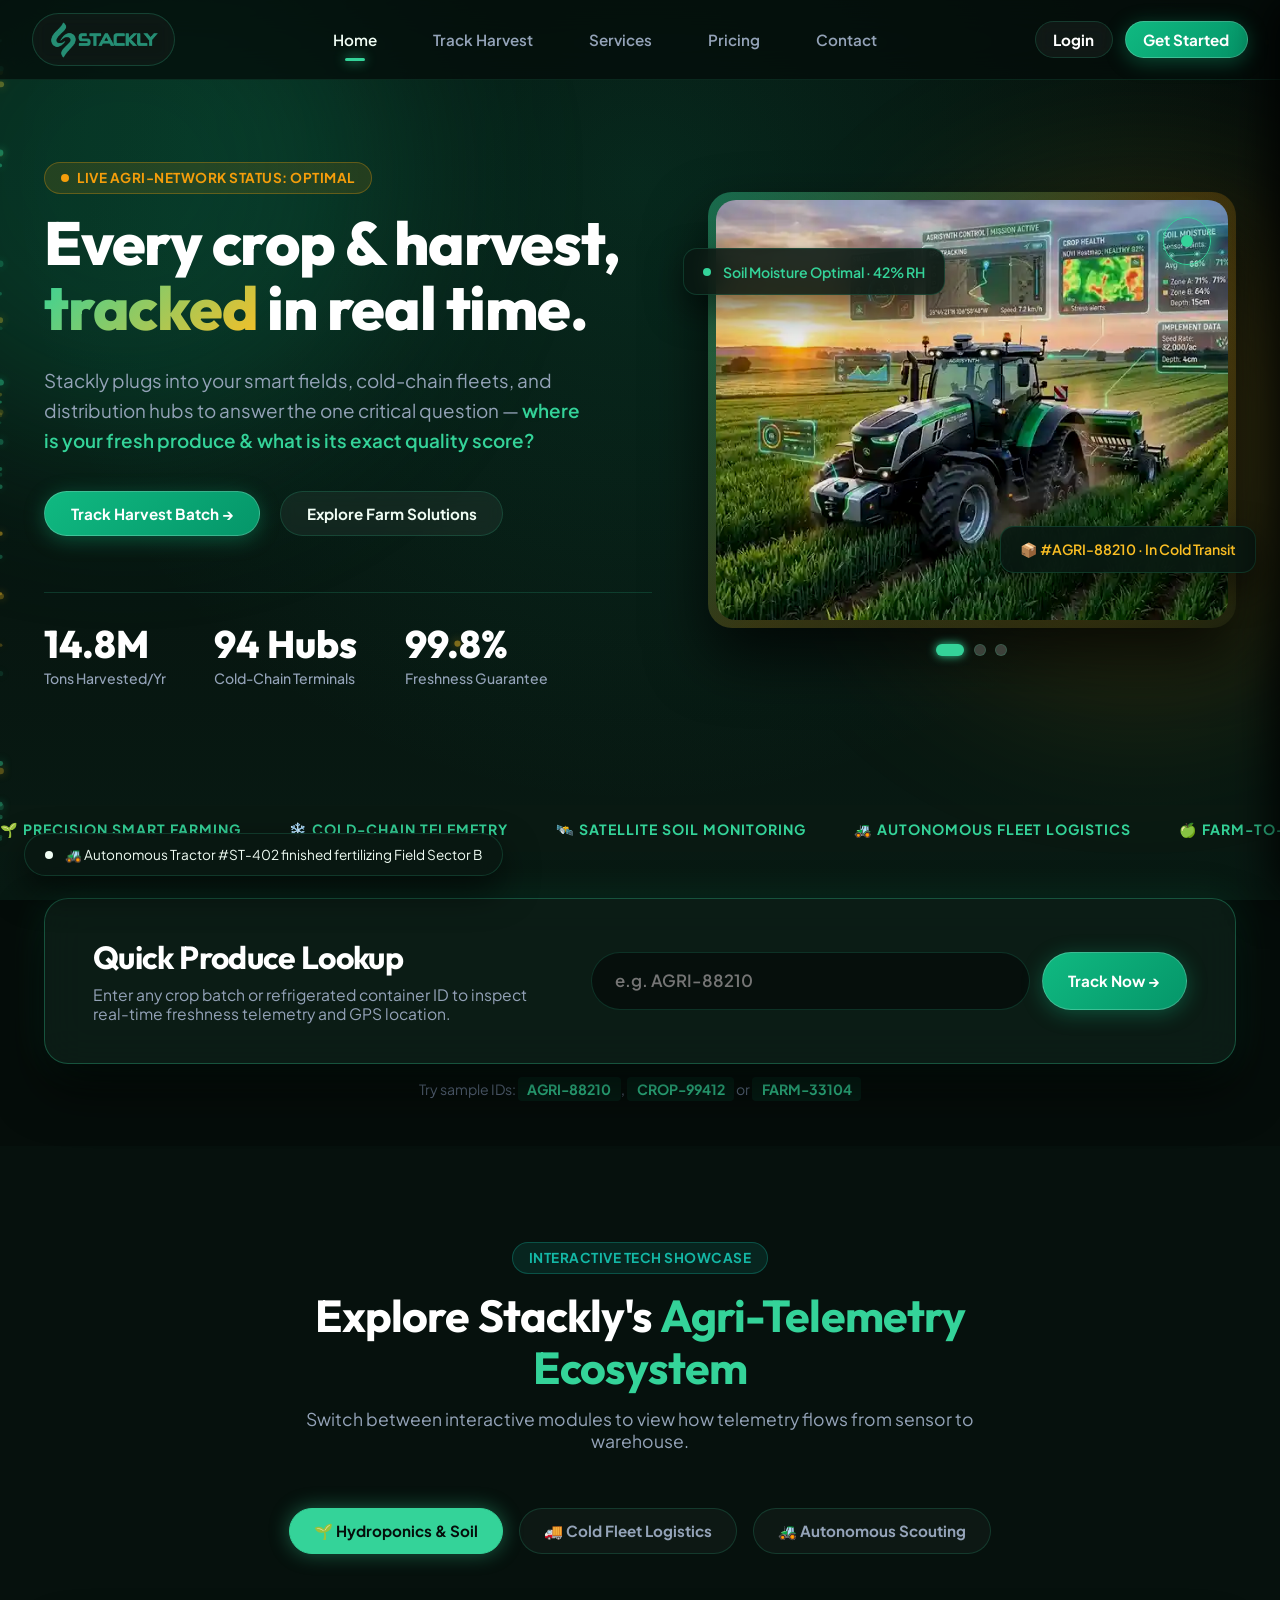
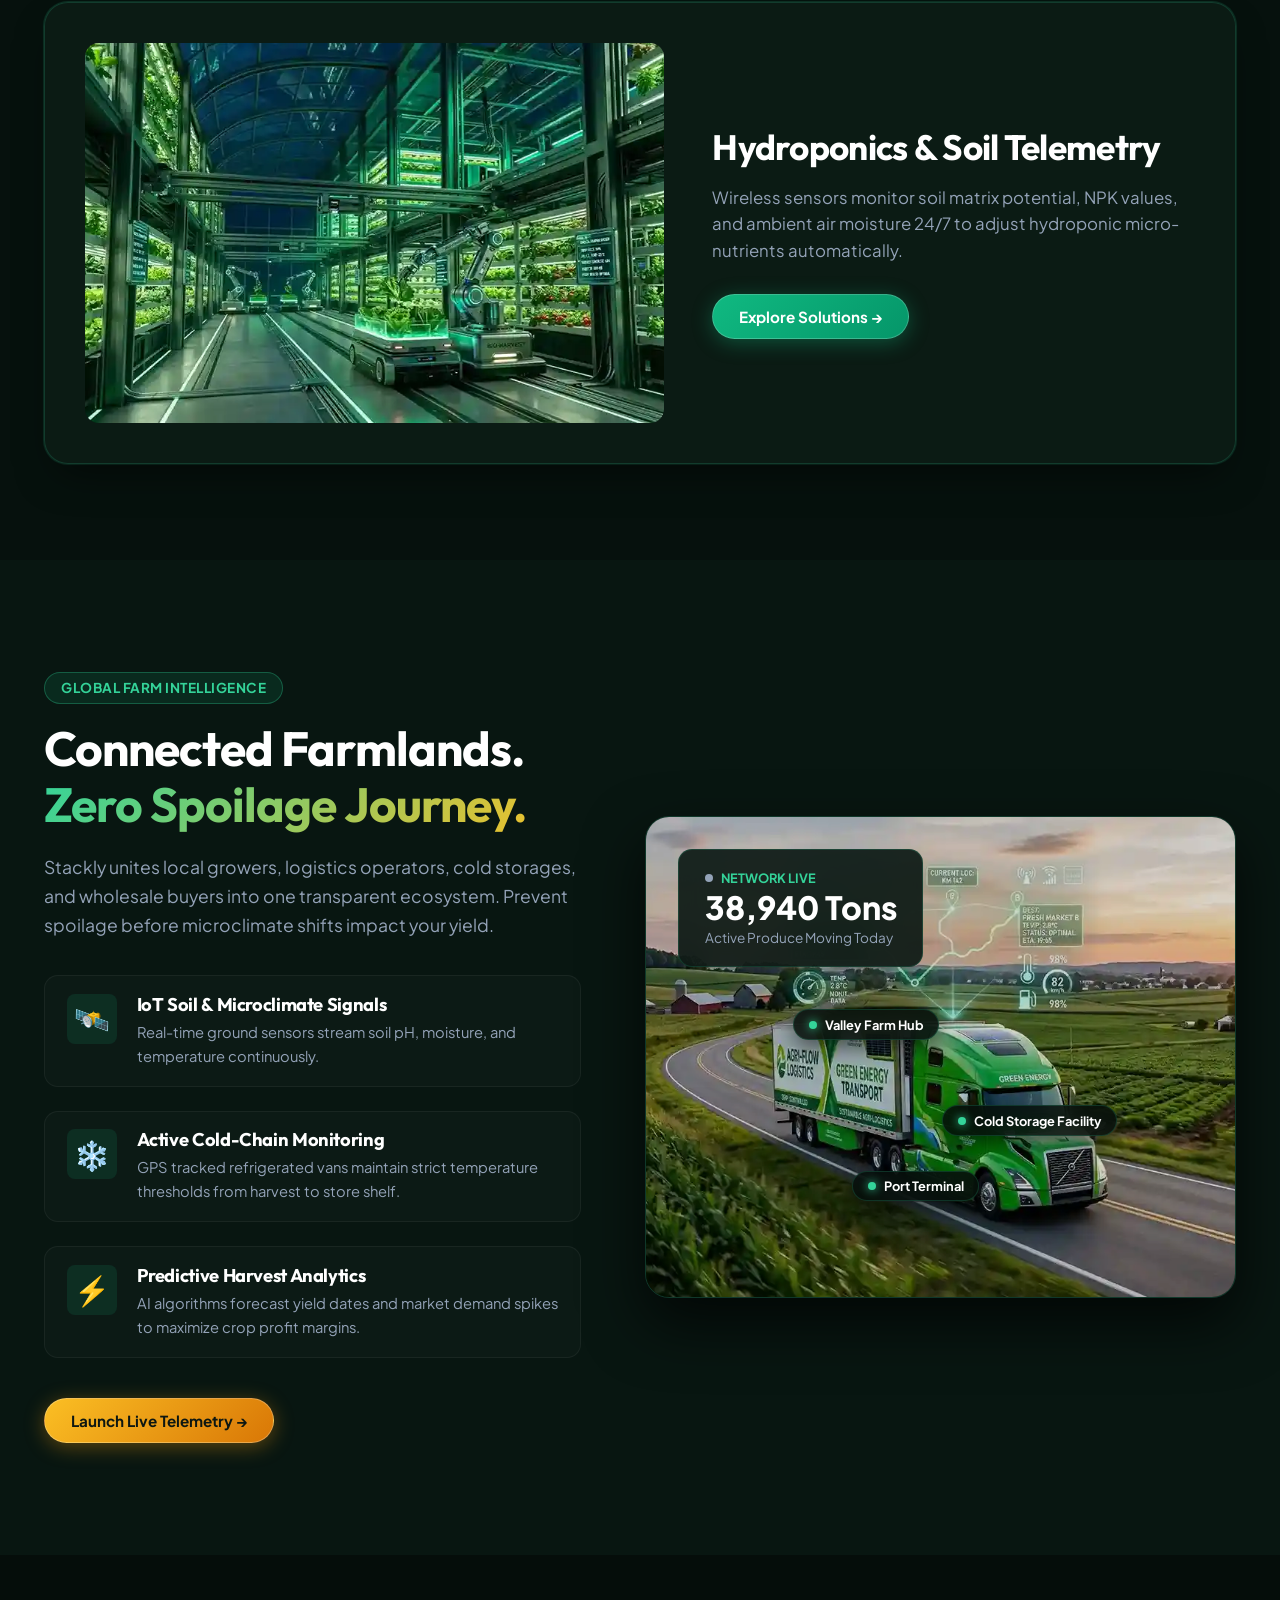
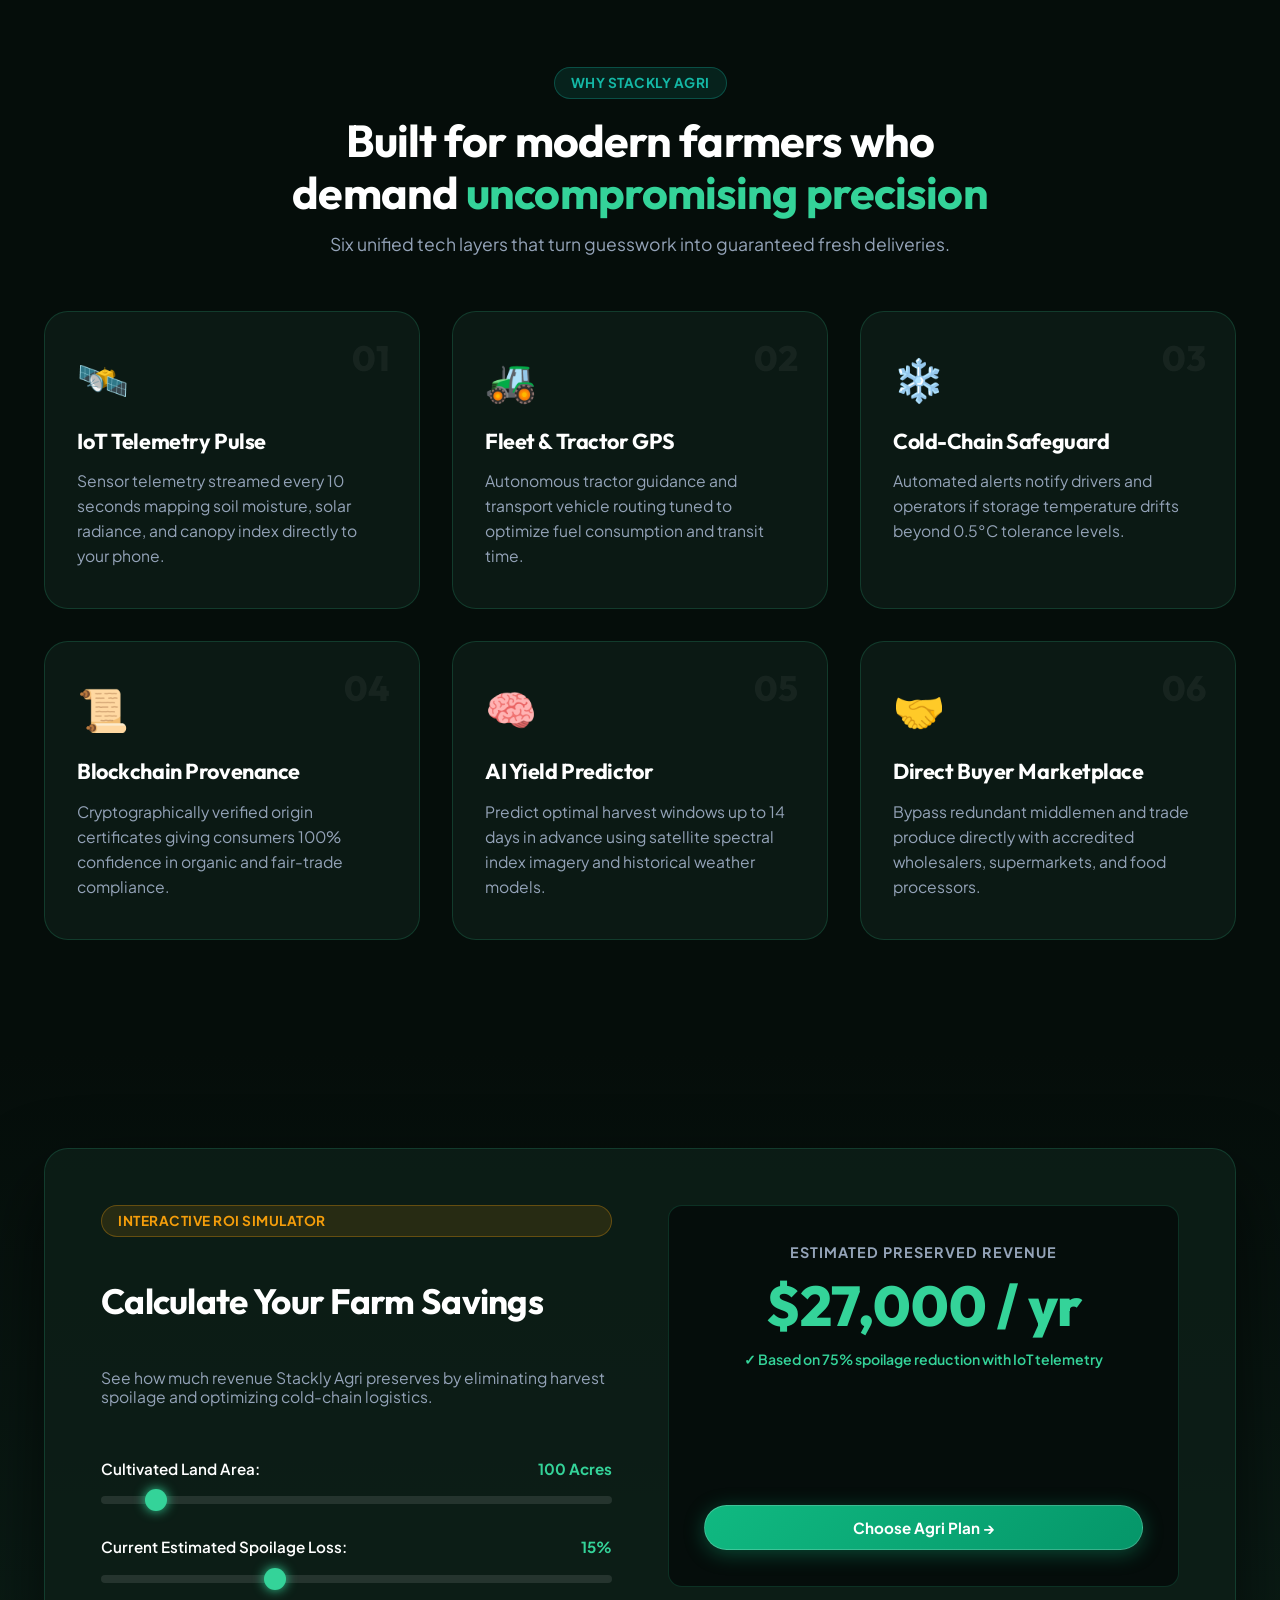
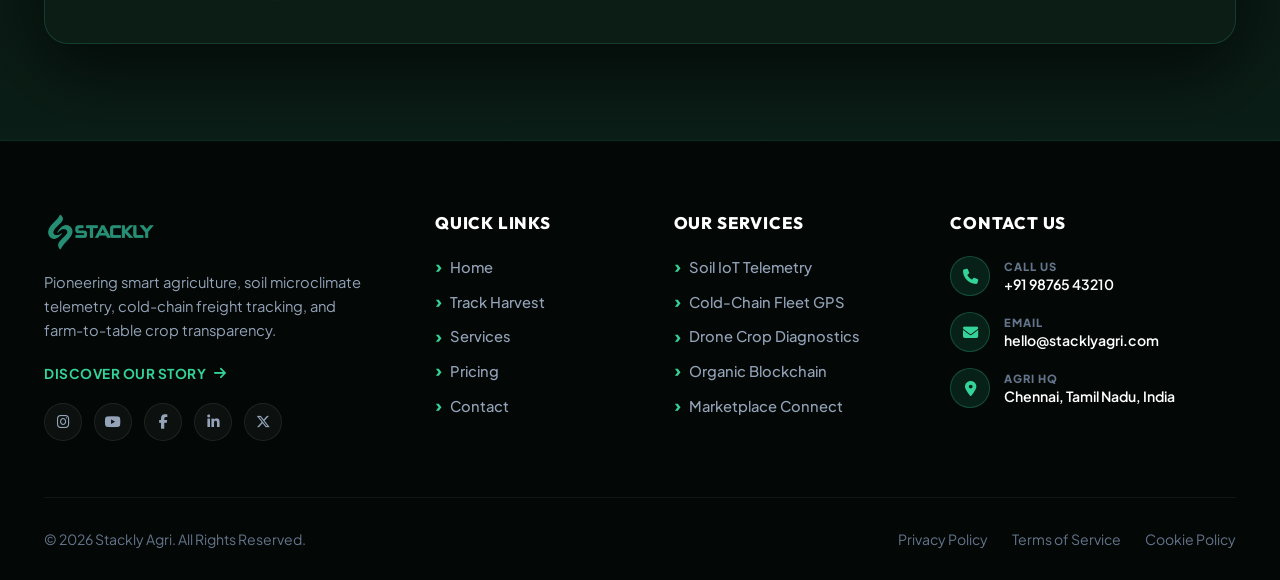
==== commit 41c69742: "hi" ====
--- a/index.html
+++ b/index.html
@@ -360,7 +360,7 @@
     <div class="wrap">
       <div class="footer-grid">
         
-        <!-- COLUMN 1: BRAND LOGO & TAGLINE -->
+        <!-- COLUMN 1: BRAND LOGO & TAGLINE & SOCIAL ICONS -->
         <div class="footer-brand">
           <a href="index.html" class="footer-logo-link">
             <img src="images/logoStackly.webp" alt="Stackly Agri" style="height: 38px; filter: invert(58%) sepia(72%) saturate(400%) hue-rotate(115deg) brightness(95%) contrast(90%);" />
@@ -369,6 +369,14 @@
             Pioneering smart agriculture, soil microclimate telemetry, cold-chain freight tracking, and farm-to-table crop transparency.
           </p>
           <a href="404.html" class="footer-discover-link">DISCOVER OUR STORY <i class="fa-solid fa-arrow-right"></i></a>
+          
+          <div class="social-links" style="margin-top: 1.25rem;">
+            <a href="404.html" aria-label="Instagram"><i class="fa-brands fa-instagram"></i></a>
+            <a href="404.html" aria-label="YouTube"><i class="fa-brands fa-youtube"></i></a>
+            <a href="404.html" aria-label="Facebook"><i class="fa-brands fa-facebook-f"></i></a>
+            <a href="404.html" aria-label="LinkedIn"><i class="fa-brands fa-linkedin-in"></i></a>
+            <a href="404.html" aria-label="Twitter"><i class="fa-brands fa-x-twitter"></i></a>
+          </div>
         </div>
 
         <!-- COLUMN 2: QUICK LINKS -->
@@ -395,7 +403,7 @@
           </ul>
         </div>
 
-        <!-- COLUMN 4: CONTACT US & SOCIAL ICONS -->
+        <!-- COLUMN 4: CONTACT US -->
         <div class="footer-col">
           <h4>CONTACT US</h4>
           <div class="footer-contact-blocks">
@@ -423,14 +431,6 @@
               </div>
             </div>
           </div>
-
-          <div class="social-links">
-            <a href="404.html" aria-label="Instagram"><i class="fa-brands fa-instagram"></i></a>
-            <a href="404.html" aria-label="YouTube"><i class="fa-brands fa-youtube"></i></a>
-            <a href="404.html" aria-label="Facebook"><i class="fa-brands fa-facebook-f"></i></a>
-            <a href="404.html" aria-label="LinkedIn"><i class="fa-brands fa-linkedin-in"></i></a>
-            <a href="404.html" aria-label="Twitter"><i class="fa-brands fa-x-twitter"></i></a>
-          </div>
         </div>
       </div>
 
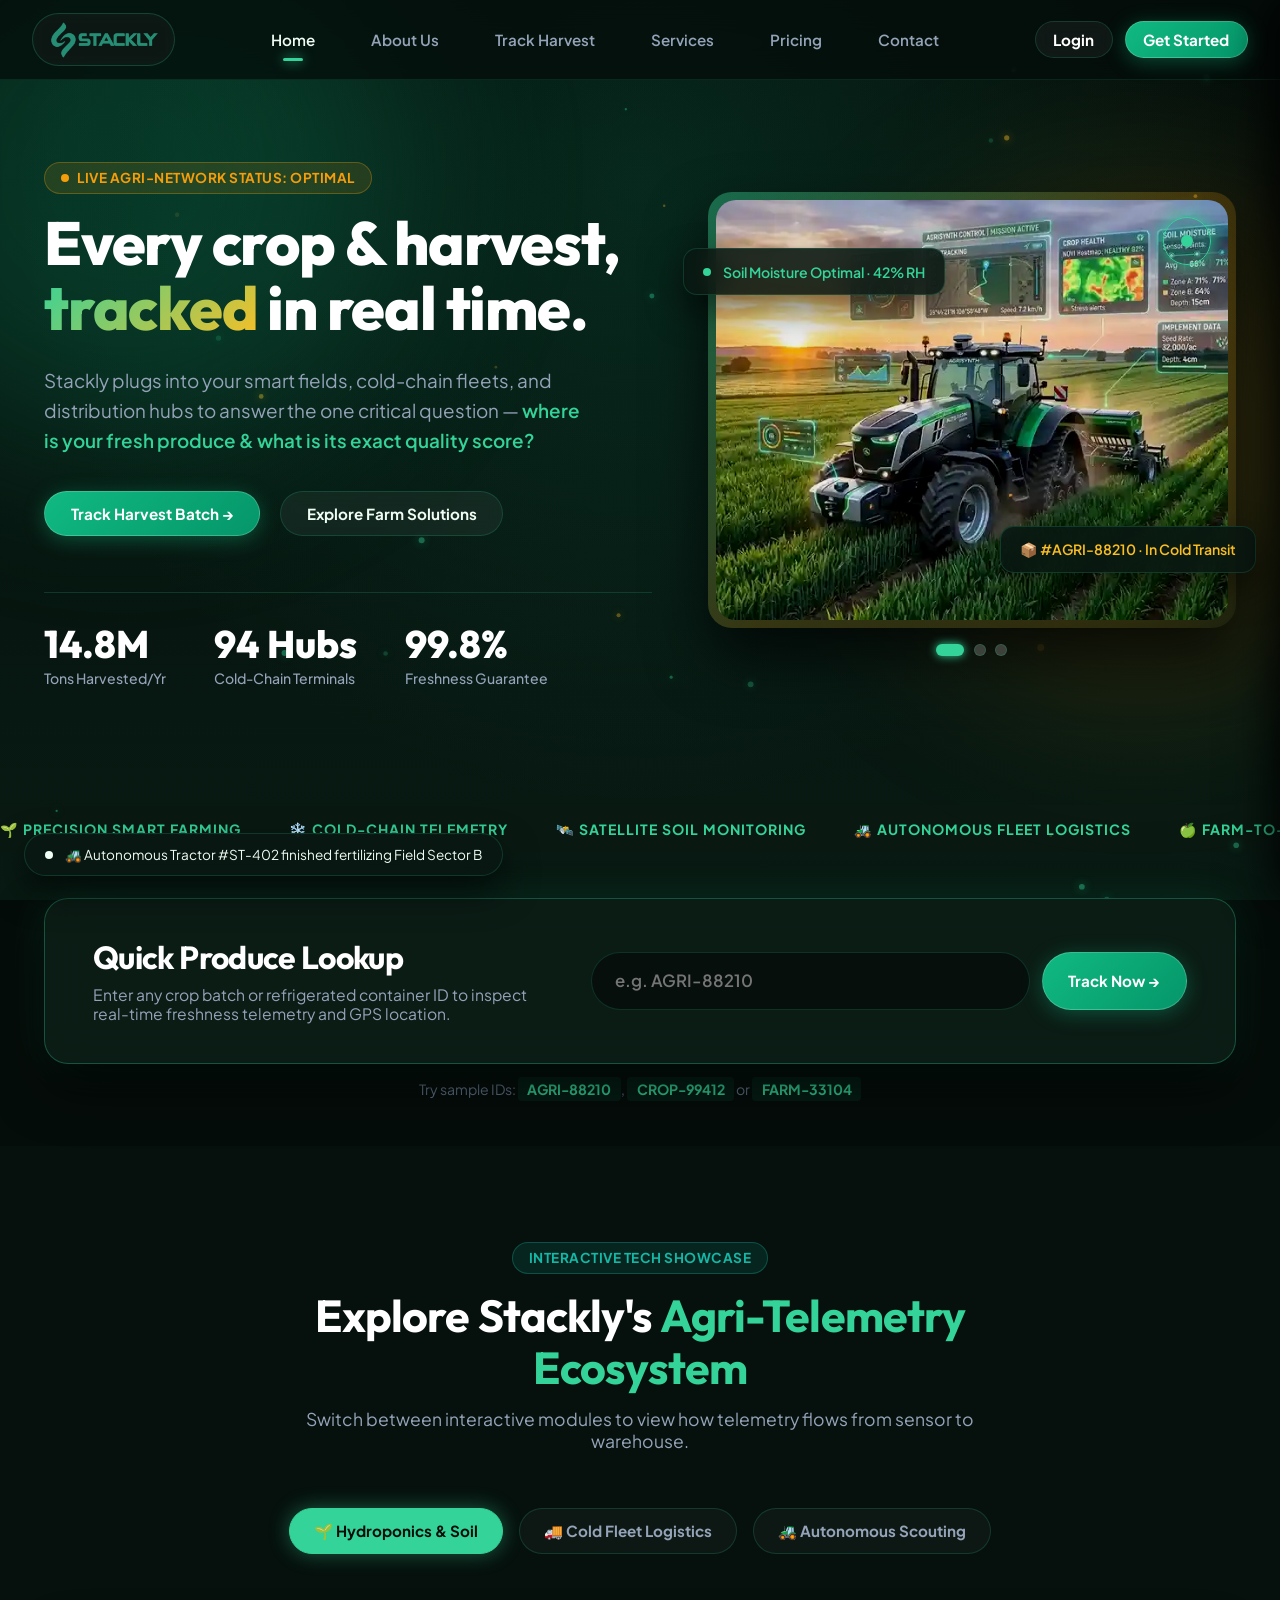
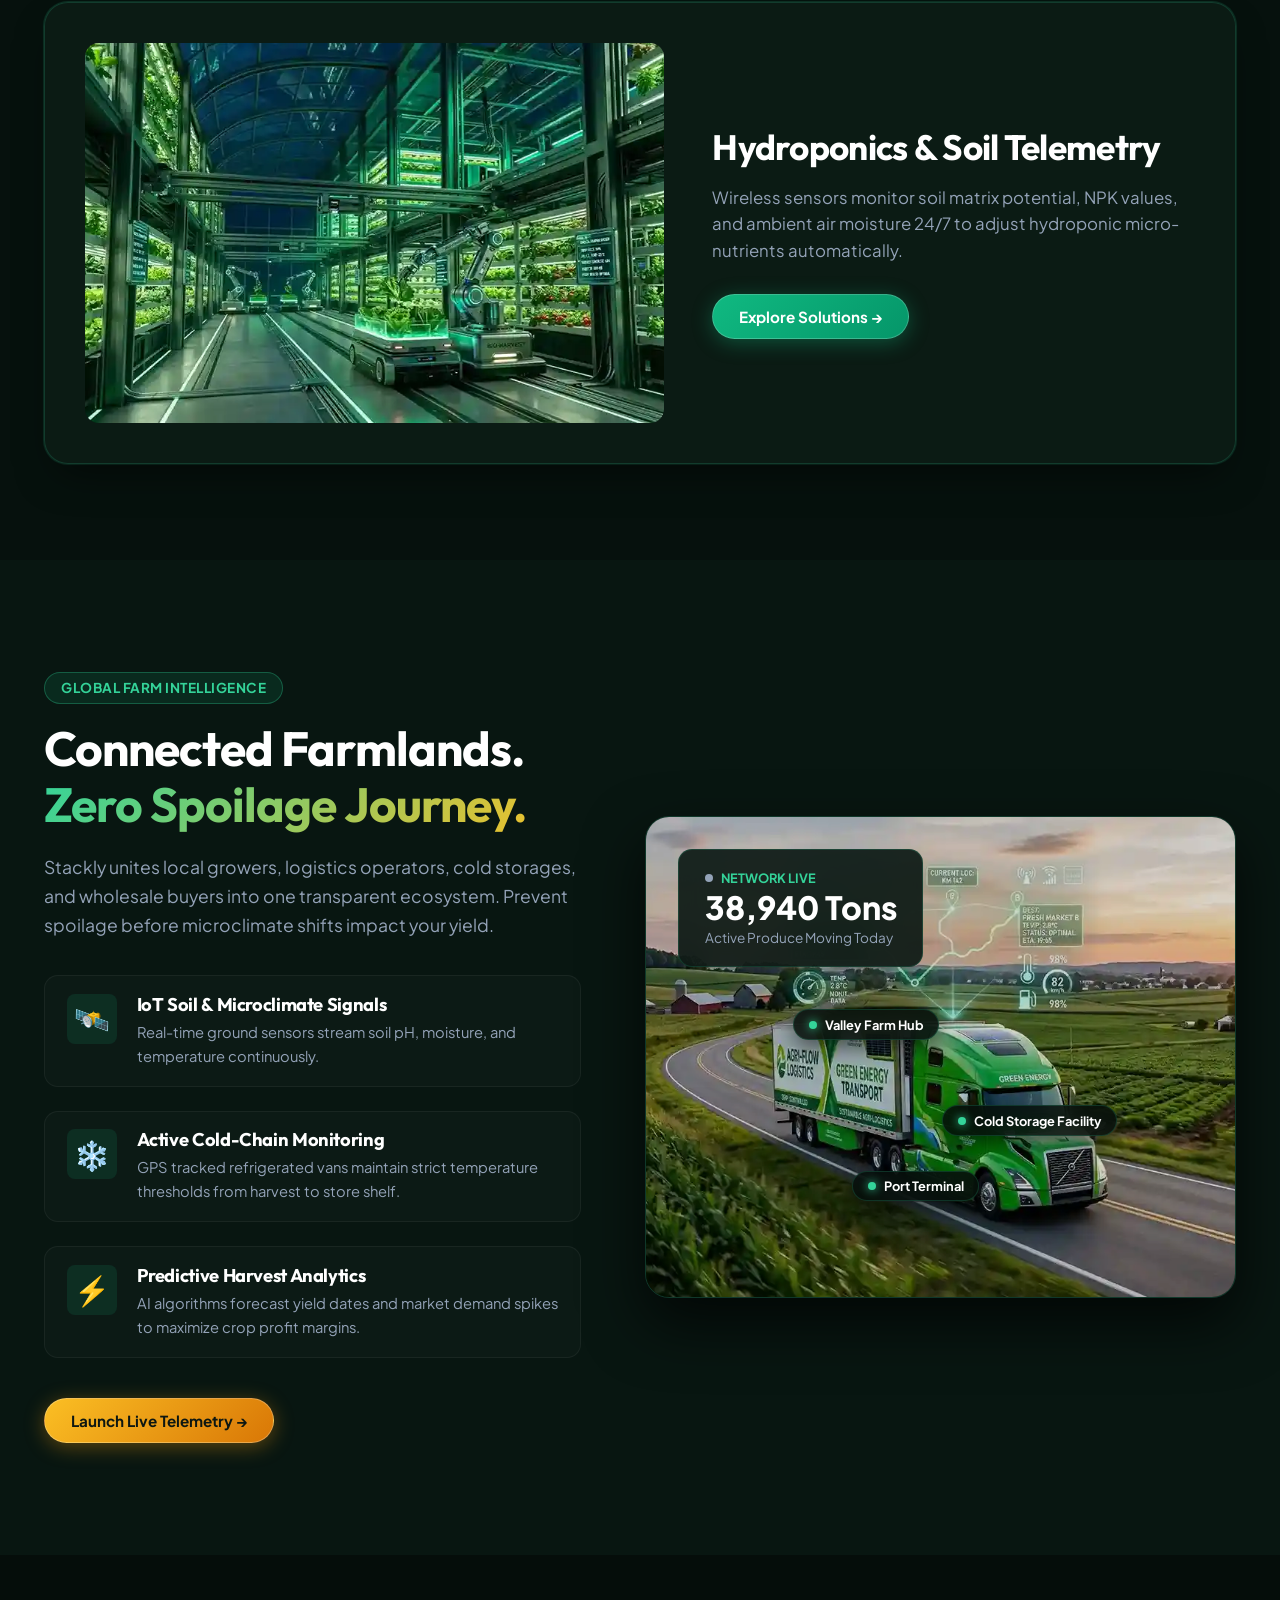
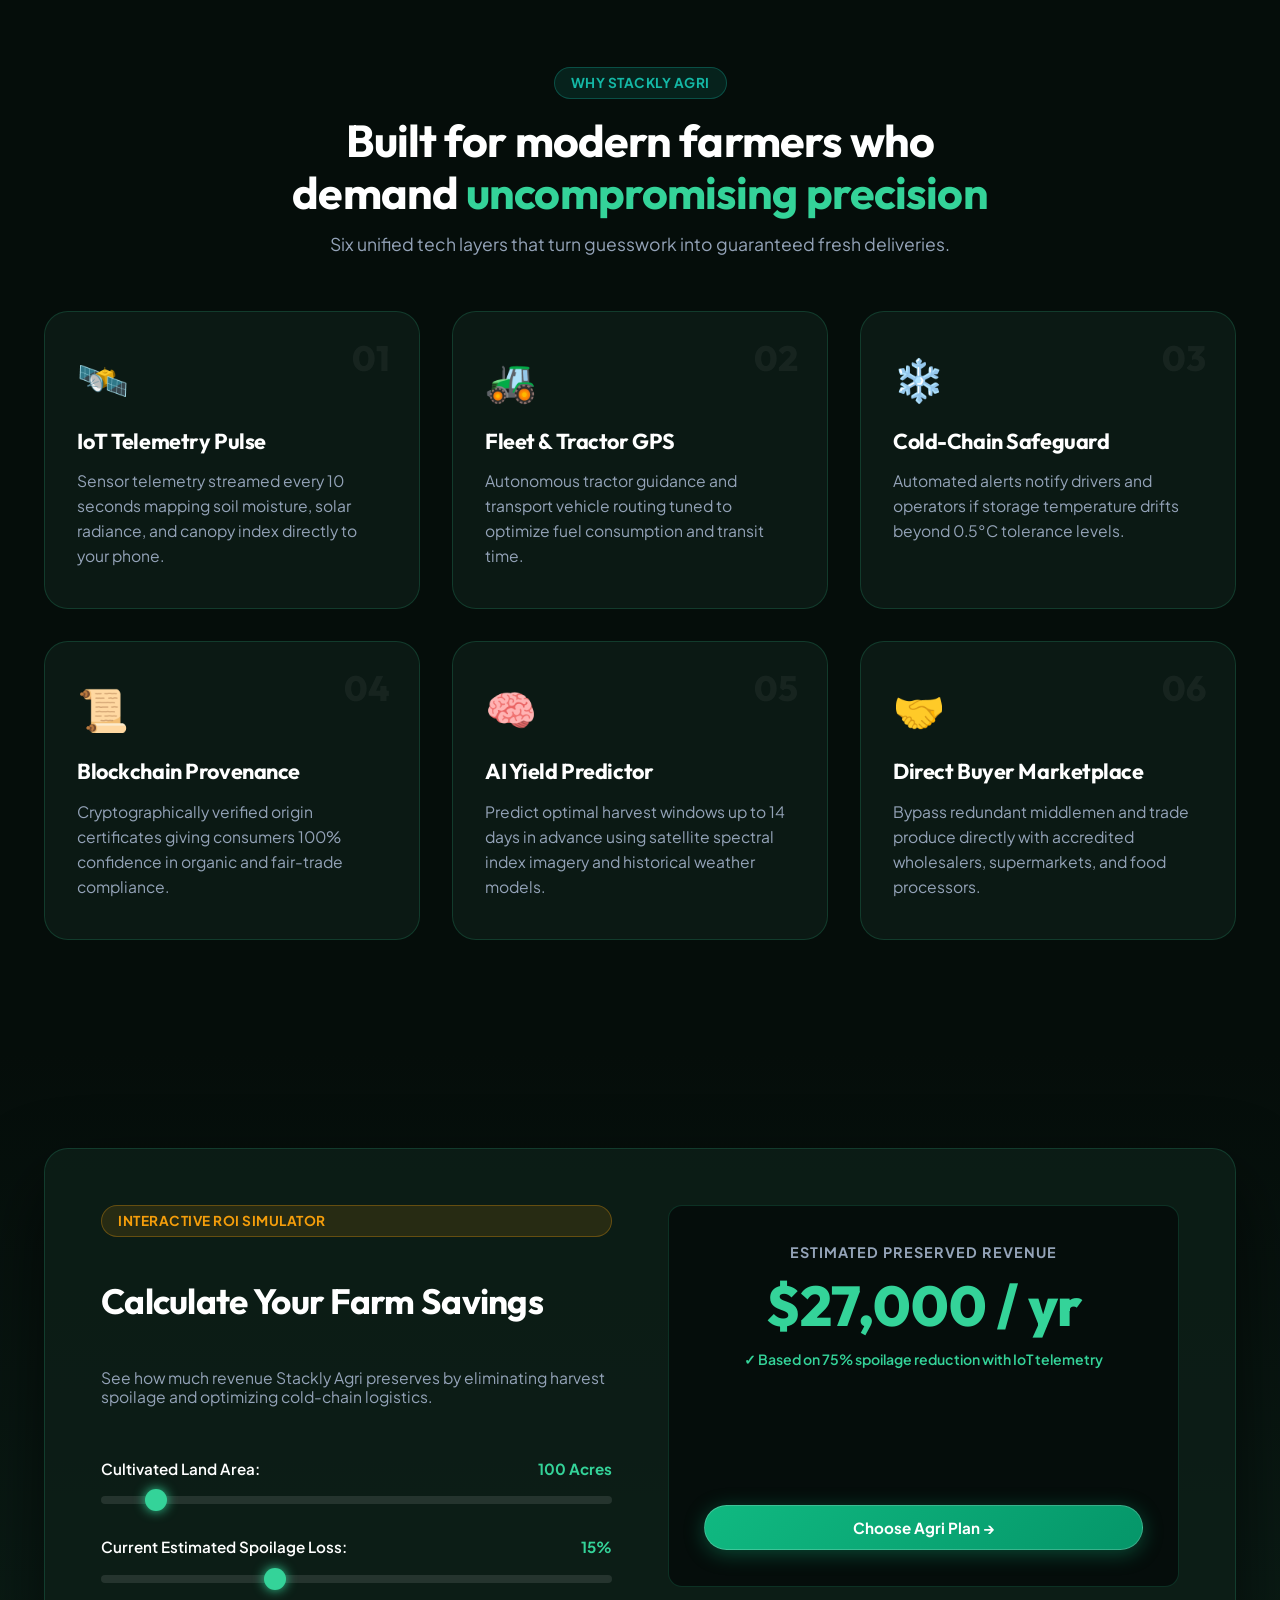
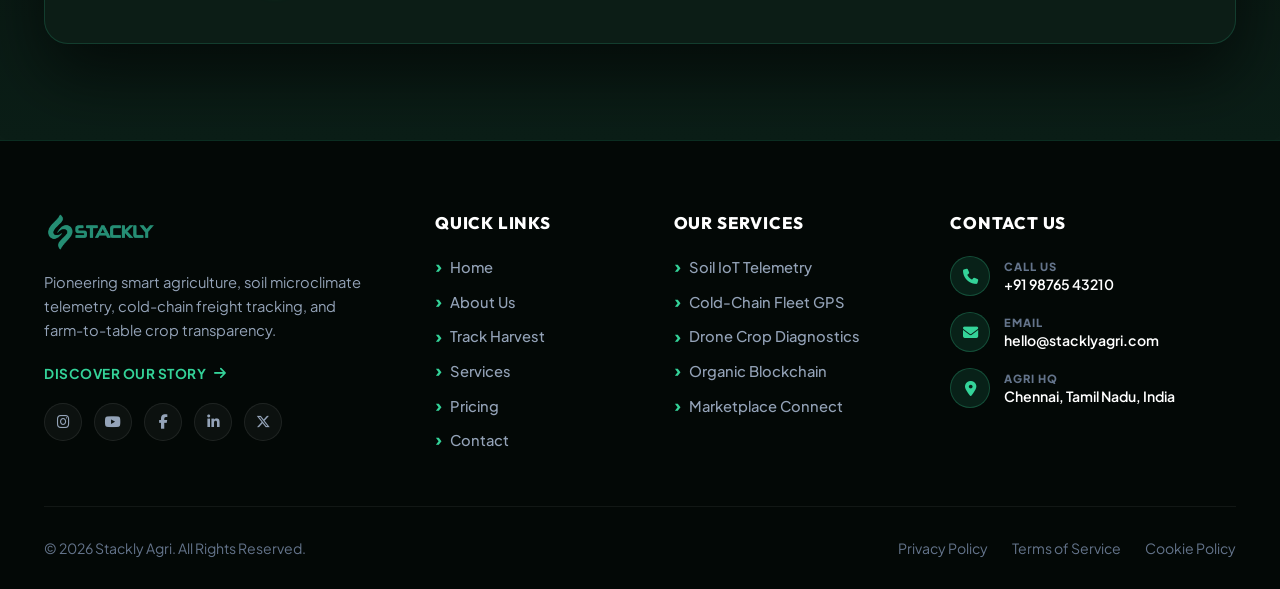
==== commit 0d466896: "hi" ====
--- a/index.html
+++ b/index.html
@@ -23,6 +23,7 @@
     </a>
     <ul class="nav-links">
       <li><a class="active" href="index.html">Home</a></li>
+      <li><a href="about.html">About Us</a></li>
       <li><a href="track.html">Track Harvest</a></li>
       <li><a href="services.html">Services</a></li>
       <li><a href="pricing.html">Pricing</a></li>
@@ -41,6 +42,7 @@
   <div class="scrim" id="scrim"></div>
   <aside class="drawer" id="drawer">
     <a class="d-link active" href="index.html">🏠 Home</a>
+    <a class="d-link" href="about.html">ℹ️ About Us</a>
     <a class="d-link" href="track.html">📍 Track Harvest</a>
     <a class="d-link" href="services.html">🌱 Agri Services</a>
     <a class="d-link" href="pricing.html">💰 Plans & Pricing</a>
@@ -384,6 +386,7 @@
           <h4>QUICK LINKS</h4>
           <ul class="footer-arrow-list">
             <li><a href="index.html"><span class="arrow-icon">›</span> Home</a></li>
+            <li><a href="about.html"><span class="arrow-icon">›</span> About Us</a></li>
             <li><a href="track.html"><span class="arrow-icon">›</span> Track Harvest</a></li>
             <li><a href="services.html"><span class="arrow-icon">›</span> Services</a></li>
             <li><a href="pricing.html"><span class="arrow-icon">›</span> Pricing</a></li>
